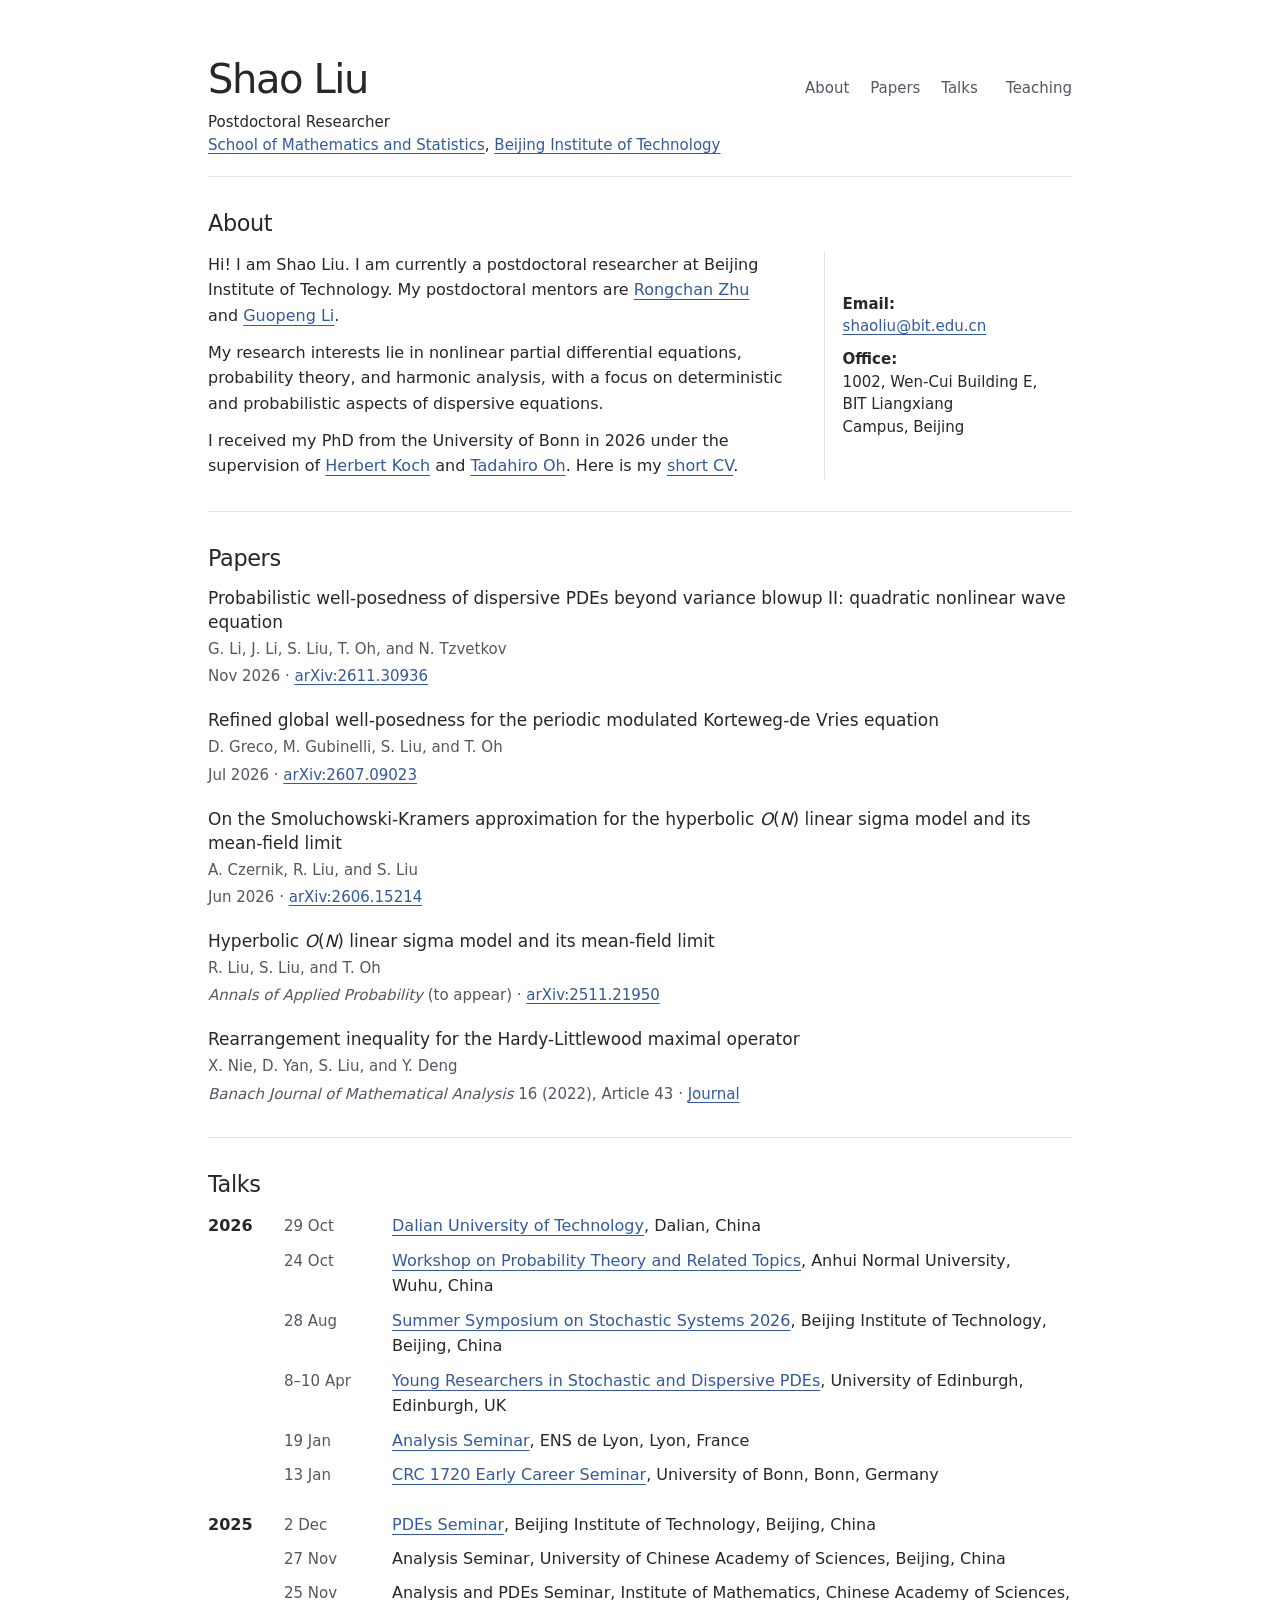
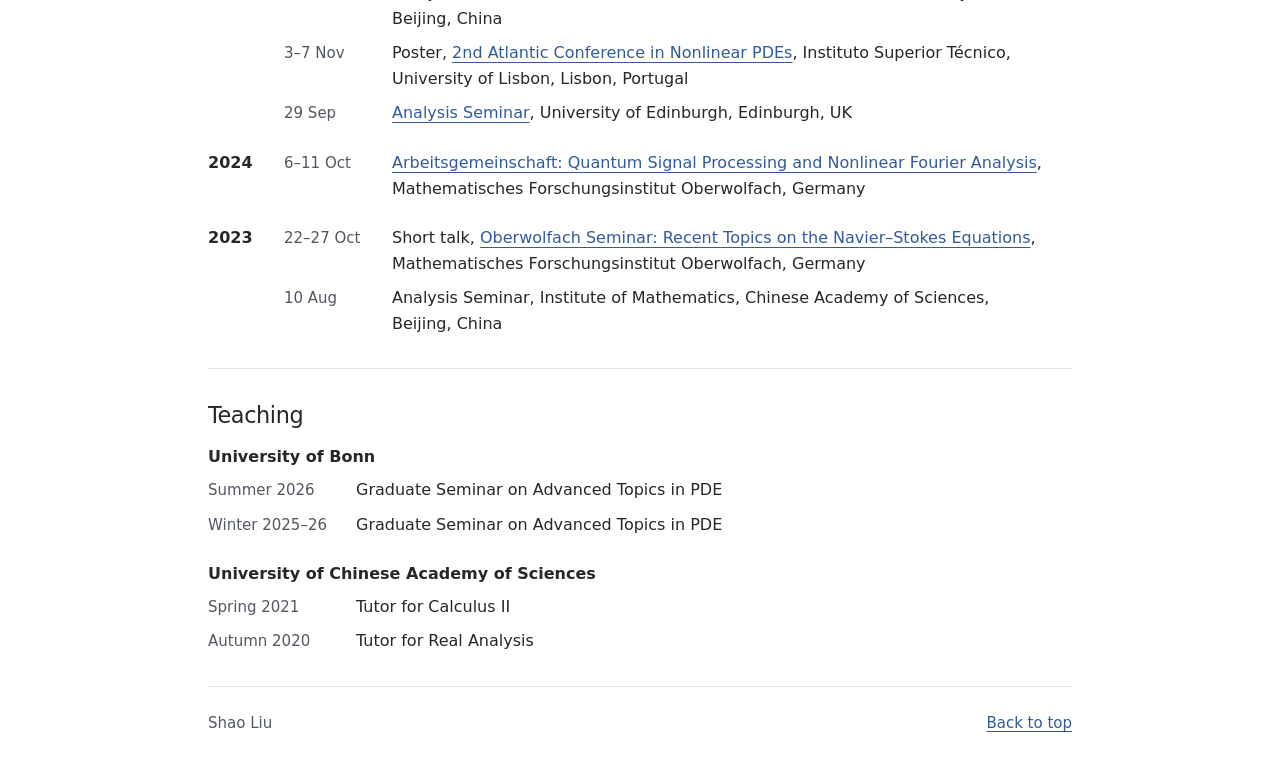
==== index.html @ 87e84ec5 "Let paper titles wrap naturally" ====
<!doctype html>
<html lang="en">
<head>
  <meta charset="utf-8">
  <meta name="viewport" content="width=device-width, initial-scale=1">
  <meta name="description" content="Shao Liu's academic homepage. Research in nonlinear partial differential equations, dispersive PDEs, and harmonic analysis.">
  <meta name="theme-color" content="#ffffff">
  <title>Shao Liu | Mathematics</title>
  <link rel="stylesheet" href="styles.css?v=4">
</head>
<body>
  <a class="skip-link" href="#main">Skip to content</a>
  <header class="wrap site-header" id="top">
    <div class="identity">
      <h1>Shao Liu</h1>
      <p class="affiliation">
        <strong>Postdoctoral Researcher</strong><br>
        <a href="https://math.bit.edu.cn/en/">School of Mathematics and Statistics</a>,
        <a href="https://english.bit.edu.cn/">Beijing Institute of Technology</a>
      </p>
    </div>
    <nav class="site-nav" aria-label="Main navigation">
      <a href="#research">About</a>
      <a href="#papers">Papers</a>
      <a href="#talks">Talks</a>
      <a href="#teaching">Teaching</a>
    </nav>
  </header>

  <main class="wrap" id="main" tabindex="-1">
    <section class="introduction" id="research" aria-labelledby="about-title">
      <h2 id="about-title">About</h2>
      <div class="bio">
        <p>
          Hi! I am Shao Liu. I am currently a postdoctoral researcher at Beijing Institute of Technology.
          My postdoctoral mentors are
          <a href="https://rongchanzhu.github.io/">Rongchan Zhu</a> and <a href="https://guopengli-11.github.io/">Guopeng Li</a>.
        </p>
        <p>My research interests lie in nonlinear partial differential equations, probability theory, and harmonic analysis, with a focus on deterministic and probabilistic aspects of dispersive equations.</p>
        <p id="cv">
          I received my PhD from the University of Bonn in 2026 under the supervision of
          <a href="https://www.math.uni-bonn.de/~koch/">Herbert Koch</a> and <a href="https://webhomes.maths.ed.ac.uk/~toh/">Tadahiro Oh</a>.
          Here is my <a href="cv.html">short CV</a>.
        </p>
      </div>
      <dl class="contact" aria-label="Contact details">
        <div>
          <dt>Email:</dt>
          <dd><a href="mailto:shaoliu@bit.edu.cn">shaoliu@bit.edu.cn</a></dd>
        </div>
        <div>
          <dt>Office:</dt>
          <dd>1002, Wen-Cui Building E,<br>BIT Liangxiang Campus, Beijing</dd>
        </div>
      </dl>
    </section>

    <section class="content-section" id="papers" aria-labelledby="papers-title">
      <h2 id="papers-title">Papers</h2>
      <ul class="paper-list" role="list">
        <li>
          <h3>Probabilistic well-posedness of dispersive PDEs beyond variance blowup II: quadratic nonlinear wave equation</h3>
          <p class="authors">G. Li, J. Li, S. Liu, T. Oh, and N. Tzvetkov</p>
          <p class="paper-reference"><time datetime="2026-11">Nov 2026</time> · <a href="https://arxiv.org/abs/2611.30936">arXiv:2611.30936</a></p>
        </li>
        <li>
          <h3>Refined global well-posedness for the periodic modulated Korteweg-de Vries equation</h3>
          <p class="authors">D. Greco, M. Gubinelli, S. Liu, and T. Oh</p>
          <p class="paper-reference"><time datetime="2026-07">Jul 2026</time> · <a href="https://arxiv.org/abs/2607.09023">arXiv:2607.09023</a></p>
        </li>
        <li>
          <h3>On the Smoluchowski-Kramers approximation for the hyperbolic <i>O</i>(<i>N</i>) linear sigma model and its mean-field limit</h3>
          <p class="authors">A. Czernik, R. Liu, and S. Liu</p>
          <p class="paper-reference"><time datetime="2026-06">Jun 2026</time> · <a href="https://arxiv.org/abs/2606.15214">arXiv:2606.15214</a></p>
        </li>
        <li>
          <h3>Hyperbolic <i>O</i>(<i>N</i>) linear sigma model and its mean-field limit</h3>
          <p class="authors">R. Liu, S. Liu, and T. Oh</p>
          <p class="paper-reference"><cite>Annals of Applied Probability</cite> (to appear) · <a href="https://arxiv.org/abs/2511.21950">arXiv:2511.21950</a></p>
        </li>
        <li>
          <h3>Rearrangement inequality for the Hardy-Littlewood maximal operator</h3>
          <p class="authors">X. Nie, D. Yan, S. Liu, and Y. Deng</p>
          <p class="paper-reference"><cite>Banach Journal of Mathematical Analysis</cite> 16 (2022), Article 43 · <a href="https://doi.org/10.1007/s43037-022-00197-3">Journal</a></p>
        </li>
      </ul>
    </section>

    <section class="content-section" id="talks" aria-labelledby="talks-title">
      <h2 id="talks-title">Talks</h2>
      <div>
        <section class="timeline-group" aria-labelledby="talks-2026">
          <h3 id="talks-2026">2026</h3>
          <dl class="timeline">
            <div>
              <dt><time datetime="2026-10-29">29 Oct</time></dt>
              <dd><a href="https://math.dlut.edu.cn/info/2051/107832.htm">Dalian University of Technology</a>, Dalian, China</dd>
            </div>
            <div>
              <dt><time datetime="2026-10-24">24 Oct</time></dt>
              <dd><a href="https://www.ahnu.edu.cn/info/1107/197100.htm">Workshop on Probability Theory and Related Topics</a>, Anhui Normal University, Wuhu, China</dd>
            </div>
            <div>
              <dt><time datetime="2026-08-28">28 Aug</time></dt>
              <dd><a href="https://zhenyao-sun.github.io/Events/SSSS2026/">Summer Symposium on Stochastic Systems 2026</a>, Beijing Institute of Technology, Beijing, China</dd>
            </div>
            <div>
              <dt><time datetime="2026-04-08">8</time>–<time datetime="2026-04-10">10 Apr</time></dt>
              <dd><a href="https://sites.google.com/view/yrsdpde2026/home">Young Researchers in Stochastic and Dispersive PDEs</a>, University of Edinburgh, Edinburgh, UK</dd>
            </div>
            <div>
              <dt><time datetime="2026-01-19">19 Jan</time></dt>
              <dd><a href="https://indico.math.cnrs.fr/event/15864/">Analysis Seminar</a>, ENS de Lyon, Lyon, France</dd>
            </div>
            <div>
              <dt><time datetime="2026-01-13">13 Jan</time></dt>
              <dd><a href="https://math-events.uni-bonn.de/event/835/">CRC 1720 Early Career Seminar</a>, University of Bonn, Bonn, Germany</dd>
            </div>
          </dl>
        </section>
        <section class="timeline-group" aria-labelledby="talks-2025">
          <h3 id="talks-2025">2025</h3>
          <dl class="timeline">
            <div>
              <dt><time datetime="2025-12-02">2 Dec</time></dt>
              <dd><a href="https://math.bit.edu.cn/docs/2025-12/b3d50b48efc94d1880ca1a3a28a2e492.pdf">PDEs Seminar</a>, Beijing Institute of Technology, Beijing, China</dd>
            </div>
            <div>
              <dt><time datetime="2025-11-27">27 Nov</time></dt>
              <dd>Analysis Seminar, University of Chinese Academy of Sciences, Beijing, China</dd>
            </div>
            <div>
              <dt><time datetime="2025-11-25">25 Nov</time></dt>
              <dd>Analysis and PDEs Seminar, Institute of Mathematics, Chinese Academy of Sciences, Beijing, China</dd>
            </div>
            <div>
              <dt><time datetime="2025-11-03">3</time>–<time datetime="2025-11-07">7 Nov</time></dt>
              <dd>Poster, <a href="https://sites.google.com/view/atlanticpdes/home">2nd Atlantic Conference in Nonlinear PDEs</a>, Instituto Superior Técnico, University of Lisbon, Lisbon, Portugal</dd>
            </div>
            <div>
              <dt><time datetime="2025-09-29">29 Sep</time></dt>
              <dd><a href="https://blogs.ed.ac.uk/analysis/analysis-seminar/">Analysis Seminar</a>, University of Edinburgh, Edinburgh, UK</dd>
            </div>
          </dl>
        </section>
        <section class="timeline-group" aria-labelledby="talks-2024">
          <h3 id="talks-2024">2024</h3>
          <dl class="timeline">
            <div>
              <dt><time datetime="2024-10-06">6</time>–<time datetime="2024-10-11">11 Oct</time></dt>
              <dd><a href="https://publications.mfo.de/handle/mfo/4262">Arbeitsgemeinschaft: Quantum Signal Processing and Nonlinear Fourier Analysis</a>, Mathematisches Forschungsinstitut Oberwolfach, Germany</dd>
            </div>
          </dl>
        </section>
        <section class="timeline-group" aria-labelledby="talks-2023">
          <h3 id="talks-2023">2023</h3>
          <dl class="timeline">
            <div>
              <dt><time datetime="2023-10-22">22</time>–<time datetime="2023-10-27">27 Oct</time></dt>
              <dd>Short talk, <a href="https://www.mfo.de/occasion/2343a/www_view">Oberwolfach Seminar: Recent Topics on the Navier–Stokes Equations</a>, Mathematisches Forschungsinstitut Oberwolfach, Germany</dd>
            </div>
            <div>
              <dt><time datetime="2023-08-10">10 Aug</time></dt>
              <dd>Analysis Seminar, Institute of Mathematics, Chinese Academy of Sciences, Beijing, China</dd>
            </div>
          </dl>
        </section>
      </div>
    </section>

    <section class="content-section" id="teaching" aria-labelledby="teaching-title">
      <h2 id="teaching-title">Teaching</h2>
      <div>
        <section class="timeline-group" aria-labelledby="bonn-teaching-title">
          <h3 id="bonn-teaching-title">University of Bonn</h3>
          <dl class="timeline">
            <div>
              <dt>Summer 2026</dt>
              <dd>Graduate Seminar on Advanced Topics in PDE</dd>
            </div>
            <div>
              <dt>Winter 2025–26</dt>
              <dd>Graduate Seminar on Advanced Topics in PDE</dd>
            </div>
          </dl>
        </section>
        <section class="timeline-group" aria-labelledby="ucas-teaching-title">
          <h3 id="ucas-teaching-title">University of Chinese Academy of Sciences</h3>
          <dl class="timeline">
            <div>
              <dt>Spring 2021</dt>
              <dd>Tutor for Calculus II</dd>
            </div>
            <div>
              <dt>Autumn 2020</dt>
              <dd>Tutor for Real Analysis</dd>
            </div>
          </dl>
        </section>
      </div>
    </section>
  </main>

  <footer class="site-footer">
    <div class="wrap footer-inner">
      <span>Shao Liu</span>
      <a href="#top">Back to top</a>
    </div>
  </footer>
</body>
</html>
---- styles.css ----
:root {
  color-scheme: light;
  --paper: #fff;
  --ink: #25272a;
  --muted: #535860;
  --line: #dfe2e6;
  --detail-line: #eceef1;
  --accent: #325a9c;
  --accent-hover: #28467c;
  --sans: system-ui, -apple-system, BlinkMacSystemFont, "Segoe UI", sans-serif;
  --gutter: clamp(1.125rem, 5vw, 3.5rem);
  --aside: 15.5rem;
  --section-space: clamp(1.45rem, 3.3vw, 2rem);
  --heading-gap: clamp(0.7rem, 1.55vw, 0.95rem);
}

html {
  -webkit-text-size-adjust: 100%;
  text-size-adjust: 100%;
}

*, *::before, *::after {
  box-sizing: border-box;
}

body {
  margin: 0;
  background: var(--paper);
  color: var(--ink);
  font: 1rem/1.6 var(--sans);
}

a {
  color: var(--accent);
  text-decoration-thickness: 1px;
  text-underline-offset: 0.22em;
}

a:hover {
  color: var(--accent-hover);
}

a:focus-visible {
  outline: 2px solid var(--accent);
  outline-offset: 3px;
}

h1, h2, h3, p, dl, dd {
  margin: 0;
}

.wrap {
  width: calc(100% - 2 * var(--gutter));
  max-width: 54rem;
  margin-inline: auto;
}

.skip-link {
  position: absolute;
  z-index: 2;
  inset-block-start: 0.75rem;
  inset-inline-start: var(--gutter);
  transform: translateY(calc(-100% - 1rem));
  padding: 0.5rem 1rem;
  background: var(--paper);
}

.skip-link:focus {
  transform: translateY(0);
}

.site-header {
  display: grid;
  grid-template-columns: minmax(0, 1fr);
  gap: 0.75rem 1.5rem;
  padding-block: clamp(1.75rem, 5vw, 3.5rem) 0;
  border-bottom: 1px solid var(--line);
}

.identity {
  min-width: 0;
}

.site-nav {
  display: flex;
  flex-wrap: wrap;
  column-gap: clamp(0.75rem, 2.4vw, 1.3rem);
}

.site-nav a, .footer-inner {
  font-size: 0.9375rem;
  font-weight: 500;
}

.site-nav a {
  display: inline-flex;
  align-items: center;
  min-height: 2.75rem;
  min-width: 2.75rem;
  color: var(--muted);
  text-decoration: none;
}

.site-nav a:hover {
  color: var(--accent);
  text-decoration: underline;
}

.introduction {
  display: grid;
  grid-template-columns: minmax(0, 1fr);
  row-gap: var(--heading-gap);
  padding-block: var(--section-space);
  scroll-margin-top: 1rem;
}

.introduction > h2 {
  grid-column: 1 / -1;
  margin-bottom: 0;
}

h1 {
  font-size: clamp(1.95rem, 3.6vw, 2.5rem);
  font-weight: 450;
  letter-spacing: -0.035em;
  line-height: 1.15;
}

.affiliation {
  margin-top: 0.55rem;
  font-size: 0.9375rem;
  line-height: 1.55;
  text-wrap: pretty;
}

.affiliation strong {
  font-weight: 500;
}

.bio {
  max-width: 64ch;
}

.bio p + p {
  margin-top: 0.7rem;
}

.contact {
  display: grid;
  align-content: start;
  gap: 0.35rem;
  font-size: 0.9375rem;
  line-height: 1.5;
}

.contact > div {
  display: grid;
  grid-template-columns: 3.35rem minmax(0, 1fr);
  gap: 0.5rem;
}

.contact dt {
  font-weight: 600;
}

.contact dd {
  overflow-wrap: anywhere;
  text-wrap: pretty;
}

.content-section {
  padding-block: var(--section-space);
  border-top: 1px solid var(--line);
  scroll-margin-top: 1rem;
}

h2 {
  margin-bottom: var(--heading-gap);
  font-size: clamp(1.25rem, 2.2vw, 1.4rem);
  font-weight: 450;
  letter-spacing: -0.018em;
  line-height: 1.25;
}

.paper-list {
  display: grid;
  gap: 0.9rem;
  margin: 0;
  padding: 0;
  list-style: none;
}

.paper-list li + li {
  border-top: 1px solid var(--detail-line);
  padding-top: 0.9rem;
}

.paper-list h3 {
  margin-bottom: 0.2rem;
  font-size: clamp(1rem, 1.75vw, 1.0625rem);
  font-weight: 500;
  line-height: 1.4;
  overflow-wrap: anywhere;
}

.authors, .paper-reference, .timeline dt {
  color: var(--muted);
  font-size: 0.9375rem;
  line-height: 1.5;
}

.paper-reference {
  margin-top: 0.3rem;
  font-variant-numeric: tabular-nums;
  overflow-wrap: anywhere;
  text-wrap: pretty;
}

.timeline-group + .timeline-group {
  margin-top: 1.5rem;
}

.timeline-group h3 {
  margin-bottom: 0.45rem;
  font-size: 1rem;
  font-weight: 600;
}

.timeline {
  display: grid;
  gap: 0.55rem;
}

#talks .timeline {
  --date-width: 5.75rem;
}

#teaching .timeline {
  --date-width: 8.25rem;
}

#teaching .timeline dt {
  white-space: nowrap;
}

.timeline > div {
  display: grid;
  grid-template-columns: var(--date-width, 7rem) minmax(0, 1fr);
  gap: 1rem;
  align-items: baseline;
}

.timeline dt {
  font-variant-numeric: tabular-nums;
  font-weight: 500;
}

.timeline dd {
  text-wrap: pretty;
}

.education {
  border-top: 0;
}

.education .timeline {
  gap: 1.4rem;
}

.education h3 {
  font-size: 1rem;
  font-weight: 500;
}

.education-detail {
  margin-top: 0.15rem;
  color: var(--muted);
  font-size: 0.9375rem;
}

.footer-inner {
  display: flex;
  flex-wrap: wrap;
  align-items: baseline;
  gap: 0.4rem 1rem;
  border-top: 1px solid var(--line);
  padding-block: clamp(1rem, 1.9vw, 1.5rem) clamp(2rem, 4vw, 3rem);
  color: var(--muted);
}

.footer-inner a {
  margin-inline-start: auto;
}

@media (min-width: 46rem) {
  .introduction {
    grid-template-columns: minmax(0, 1fr) minmax(min(var(--aside), 40%), 0.43fr);
    align-items: center;
    column-gap: clamp(1.35rem, 4vw, 2.5rem);
  }

  .contact {
    align-self: stretch;
    align-content: center;
    gap: 0.65rem;
    border-inline-start: 1px solid var(--line);
    padding-inline-start: 1.1rem;
  }

  .contact > div {
    display: block;
  }
}

@media screen and (min-width: 54rem) {
  .site-header {
    grid-template-columns: minmax(0, 1fr) auto;
    align-items: baseline;
    padding-bottom: 1.15rem;
  }

  .paper-list {
    gap: 1.35rem;
  }

  .paper-list li + li {
    border-top: 0;
    padding-top: 0;
  }

  #talks .timeline-group {
    display: grid;
    grid-template-columns: 3.75rem minmax(0, 1fr);
    align-items: baseline;
    column-gap: 1rem;
  }

  #talks .timeline-group h3 {
    margin-bottom: 0;
    font-variant-numeric: tabular-nums;
  }
}

@media (max-width: 34rem) {
  .site-nav {
    display: grid;
    grid-template-columns: repeat(auto-fit, minmax(min(4.1rem, 100%), 1fr));
    column-gap: 0.4rem;
  }

  .timeline > div {
    grid-template-columns: minmax(0, 1fr);
    gap: 0.05rem;
  }

  .timeline {
    gap: 0.7rem;
  }
}

@media print {
  :root {
    --heading-gap: 0.7rem;
  }

  .site-nav, .site-footer, .skip-link {
    display: none;
  }

  .wrap {
    width: 100%;
  }

  .site-header {
    border-bottom: 0;
    padding-top: 0;
  }

  .introduction, .content-section {
    padding-block: 1.2rem;
  }

  .introduction {
    grid-template-columns: minmax(0, 1fr);
  }

  .contact {
    border-inline-start: 0;
    padding-inline-start: 0;
  }

  h1 {
    font-size: 2rem;
  }

  h2 {
    font-size: 1.4rem;
  }

  .paper-list li, .timeline > div {
    break-inside: avoid;
  }
}
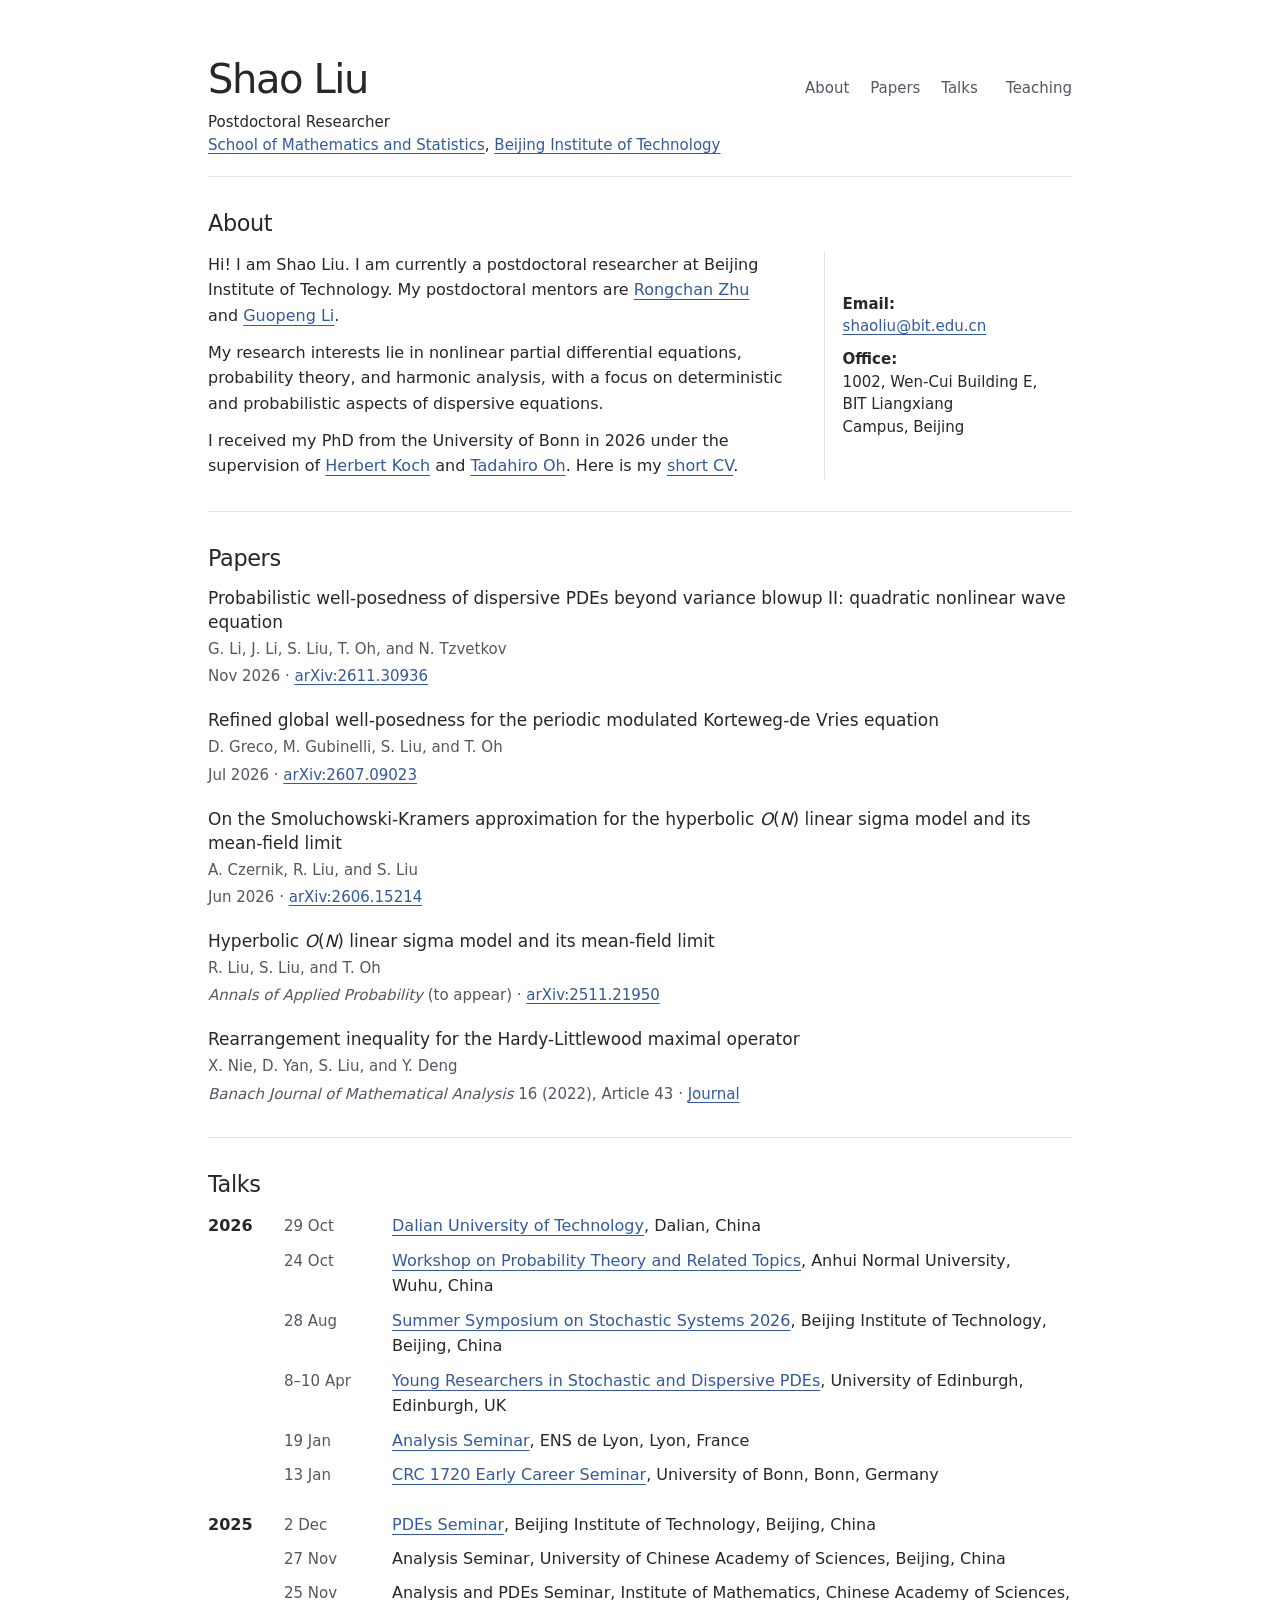
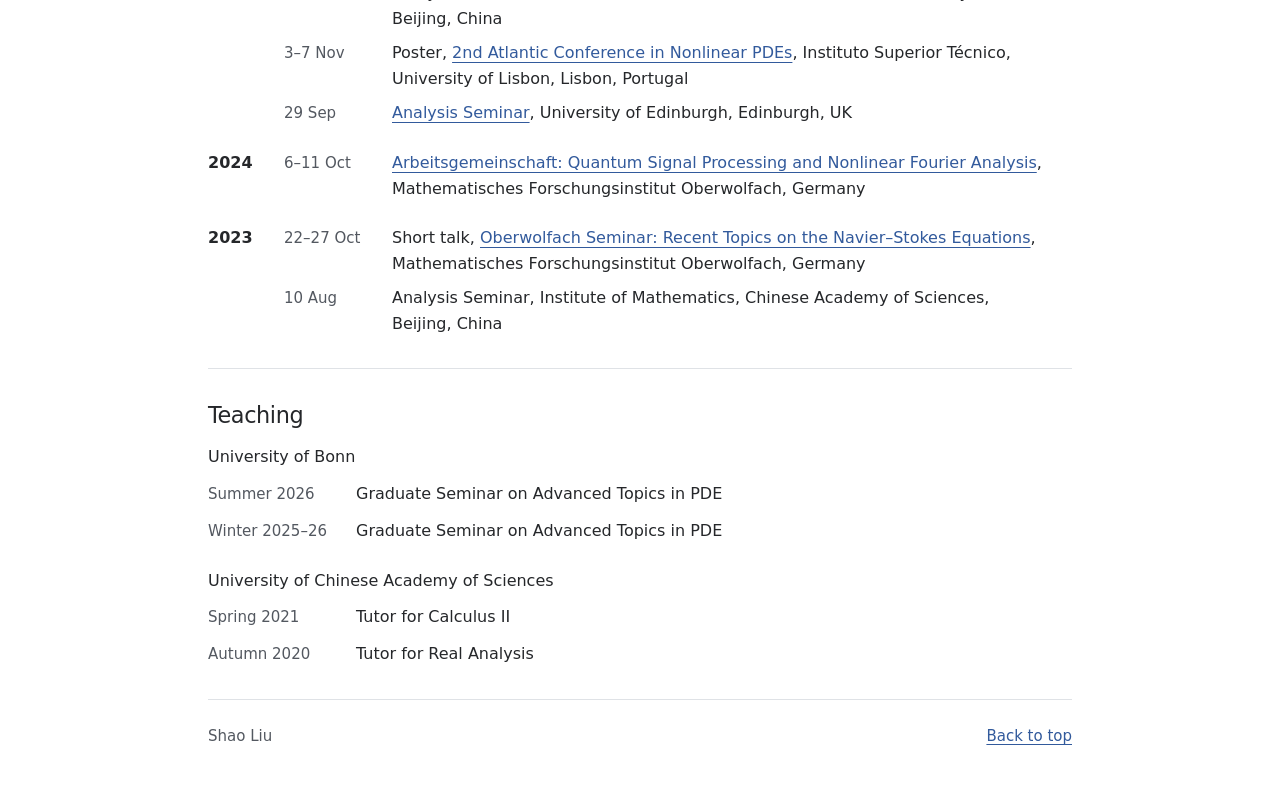
==== commit 9ef7a0a5: "Even out Teaching spacing and lighten school headings" ====
--- a/index.html
+++ b/index.html
@@ -6,7 +6,7 @@
   <meta name="description" content="Shao Liu's academic homepage. Research in nonlinear partial differential equations, dispersive PDEs, and harmonic analysis.">
   <meta name="theme-color" content="#ffffff">
   <title>Shao Liu | Mathematics</title>
-  <link rel="stylesheet" href="styles.css?v=4">
+  <link rel="stylesheet" href="styles.css?v=5">
 </head>
 <body>
   <a class="skip-link" href="#main">Skip to content</a>
--- a/styles.css
+++ b/styles.css
@@ -235,8 +235,18 @@
   --date-width: 5.75rem;
 }
 
+#teaching {
+  --course-gap: 0.7rem;
+}
+
+#teaching .timeline-group h3 {
+  margin-bottom: var(--course-gap);
+  font-weight: 500;
+}
+
 #teaching .timeline {
   --date-width: 8.25rem;
+  gap: var(--course-gap);
 }
 
 #teaching .timeline dt {
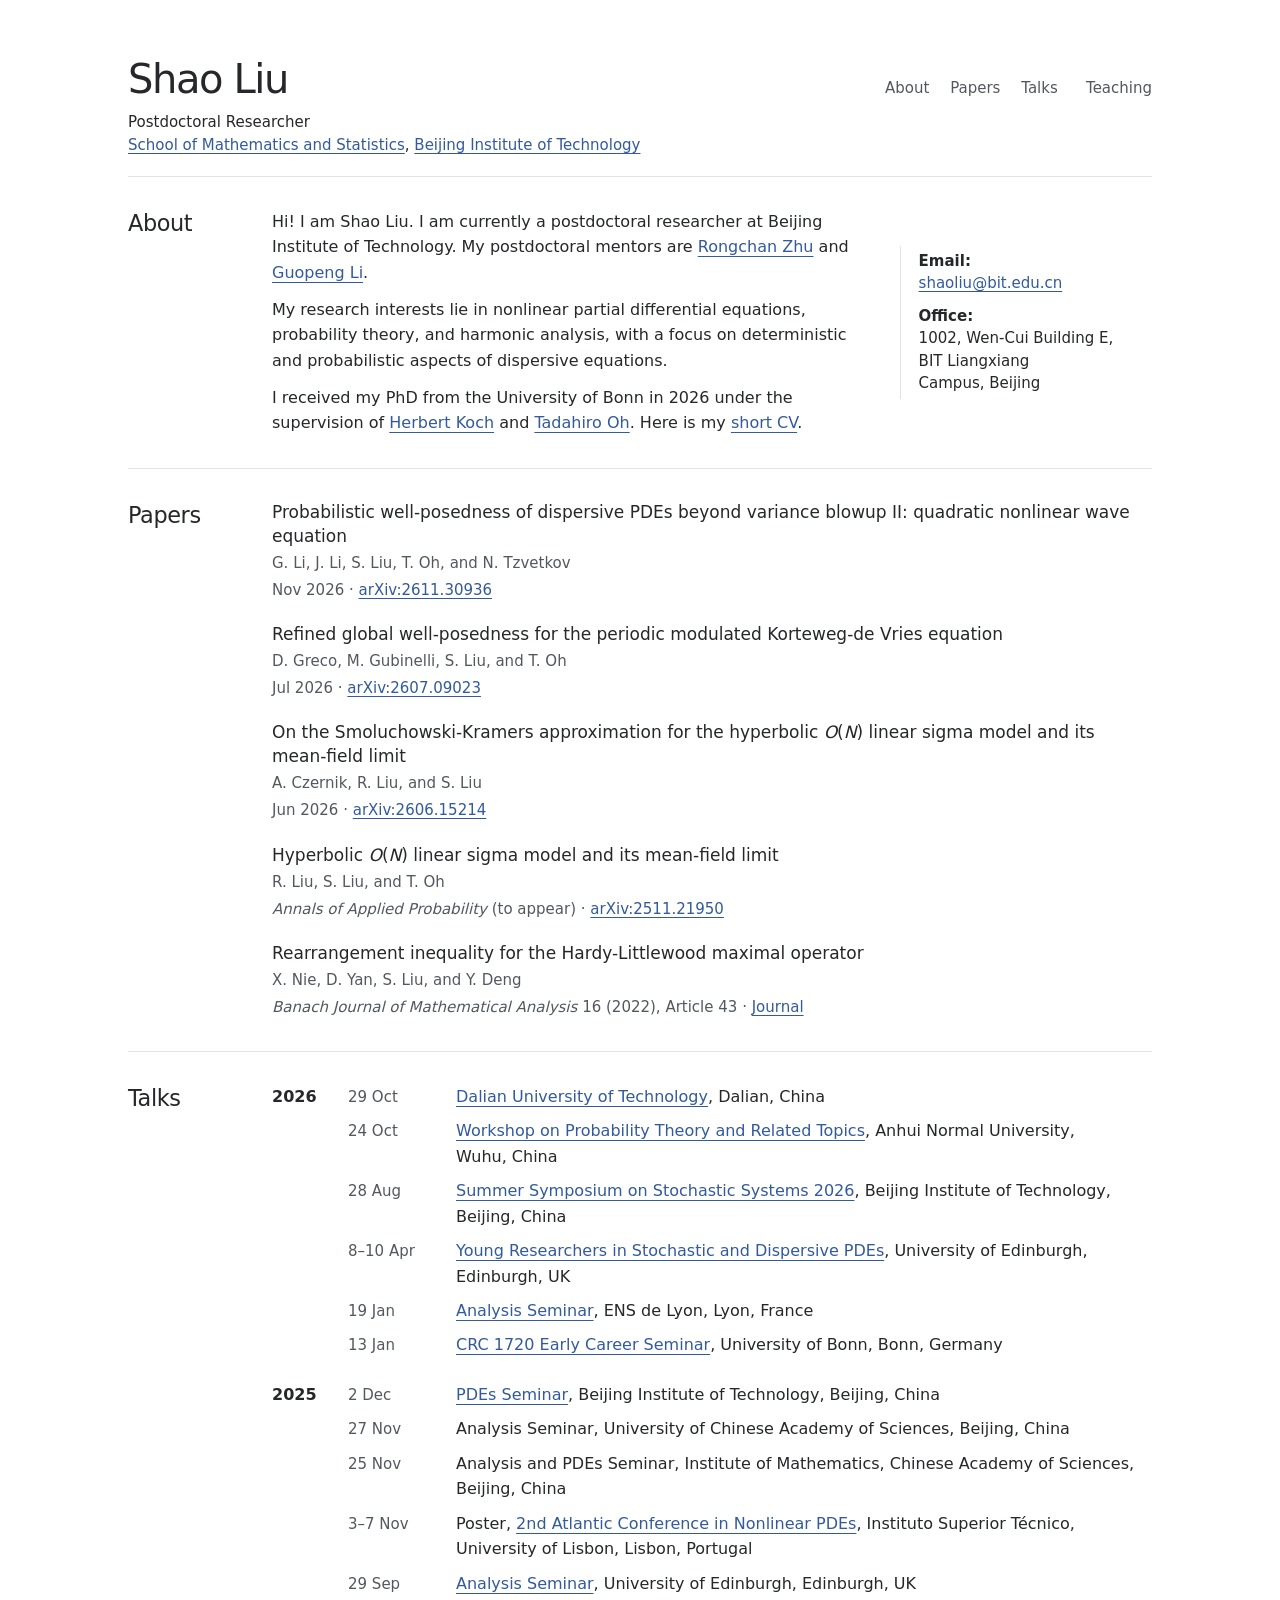
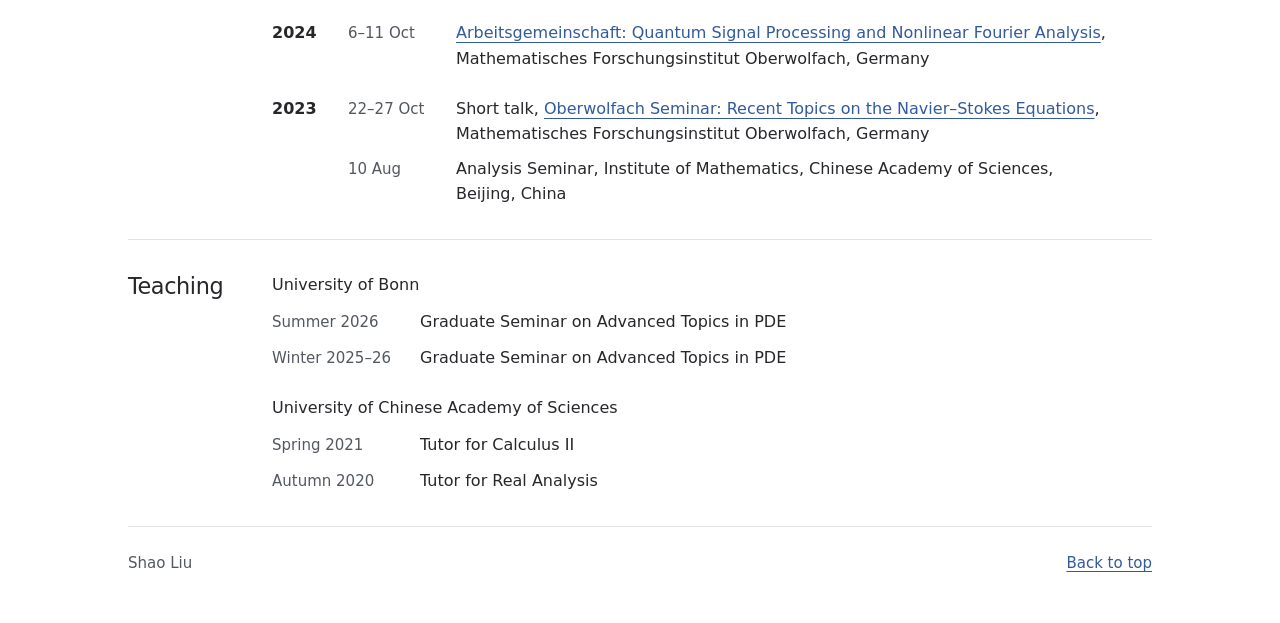
==== commit bac07597: "Use a section label column on wide screens" ====
--- a/index.html
+++ b/index.html
@@ -6,7 +6,7 @@
   <meta name="description" content="Shao Liu's academic homepage. Research in nonlinear partial differential equations, dispersive PDEs, and harmonic analysis.">
   <meta name="theme-color" content="#ffffff">
   <title>Shao Liu | Mathematics</title>
-  <link rel="stylesheet" href="styles.css?v=5">
+  <link rel="stylesheet" href="styles.css?v=6">
 </head>
 <body>
   <a class="skip-link" href="#main">Skip to content</a>
--- a/styles.css
+++ b/styles.css
@@ -12,6 +12,8 @@
   --aside: 15.5rem;
   --section-space: clamp(1.45rem, 3.3vw, 2rem);
   --heading-gap: clamp(0.7rem, 1.55vw, 0.95rem);
+  --section-rail: 7.25rem;
+  --section-column-gap: 1.75rem;
 }
 
 html {
@@ -351,6 +353,36 @@
   }
 }
 
+@media screen and (min-width: 70rem) and (hover: hover) and (pointer: fine) {
+  .wrap {
+    max-width: 64rem;
+  }
+
+  .introduction, .content-section {
+    display: grid;
+    align-items: start;
+    column-gap: var(--section-column-gap);
+  }
+
+  .content-section {
+    grid-template-columns: var(--section-rail) minmax(0, 1fr);
+  }
+
+  .introduction {
+    grid-template-columns: var(--section-rail) minmax(0, 1fr) minmax(min(var(--aside), 32%), 0.42fr);
+  }
+
+  .introduction > h2, .content-section > h2 {
+    grid-column: 1;
+    margin-bottom: 0;
+  }
+
+  .introduction .contact {
+    align-self: center;
+    padding-block: 0.25rem;
+  }
+}
+
 @media (max-width: 34rem) {
   .site-nav {
     display: grid;
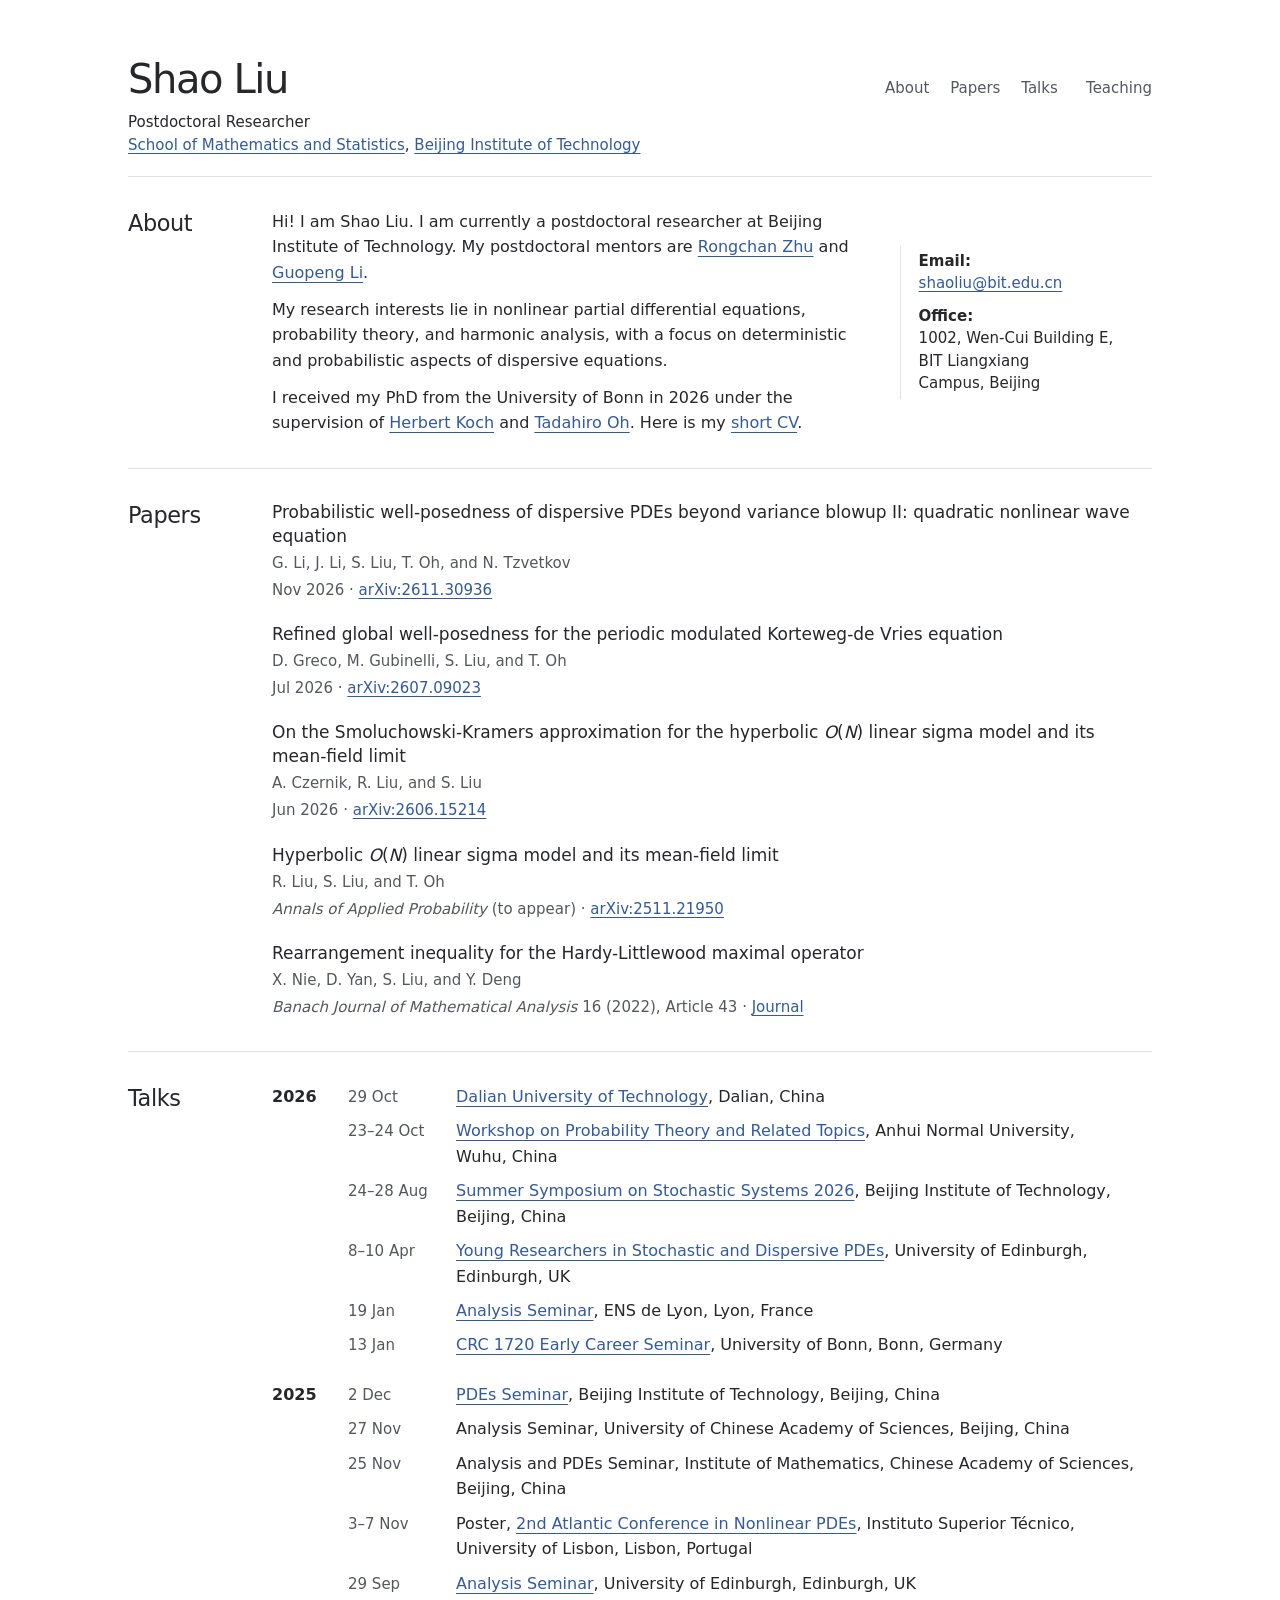
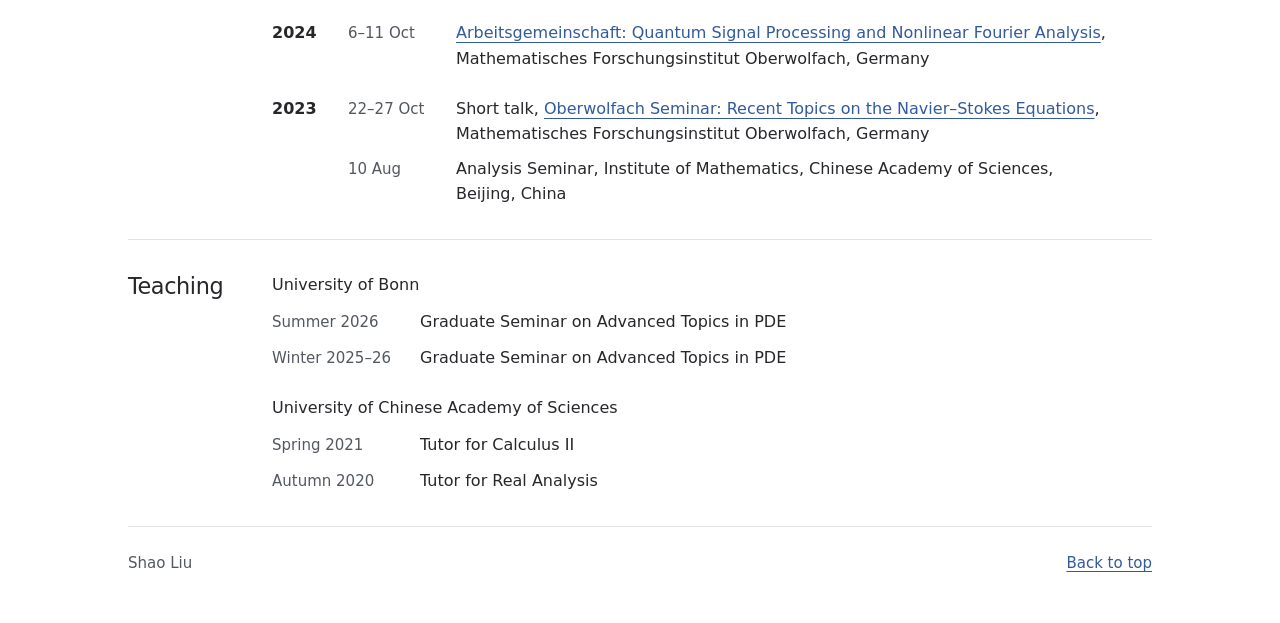
==== commit 5e3958ce: "Show full dates for the Anhui workshop and summer symposium" ====
--- a/index.html
+++ b/index.html
@@ -97,11 +97,11 @@
               <dd><a href="https://math.dlut.edu.cn/info/2051/107832.htm">Dalian University of Technology</a>, Dalian, China</dd>
             </div>
             <div>
-              <dt><time datetime="2026-10-24">24 Oct</time></dt>
-              <dd><a href="https://www.ahnu.edu.cn/info/1107/197100.htm">Workshop on Probability Theory and Related Topics</a>, Anhui Normal University, Wuhu, China</dd>
-            </div>
-            <div>
-              <dt><time datetime="2026-08-28">28 Aug</time></dt>
+              <dt><time datetime="2026-10-23">23</time>–<time datetime="2026-10-24">24 Oct</time></dt>
+              <dd><a href="https://math.ahnu.edu.cn/info/3030/55190.htm">Workshop on Probability Theory and Related Topics</a>, Anhui Normal University, Wuhu, China</dd>
+            </div>
+            <div>
+              <dt><time datetime="2026-08-24">24</time>–<time datetime="2026-08-28">28 Aug</time></dt>
               <dd><a href="https://zhenyao-sun.github.io/Events/SSSS2026/">Summer Symposium on Stochastic Systems 2026</a>, Beijing Institute of Technology, Beijing, China</dd>
             </div>
             <div>
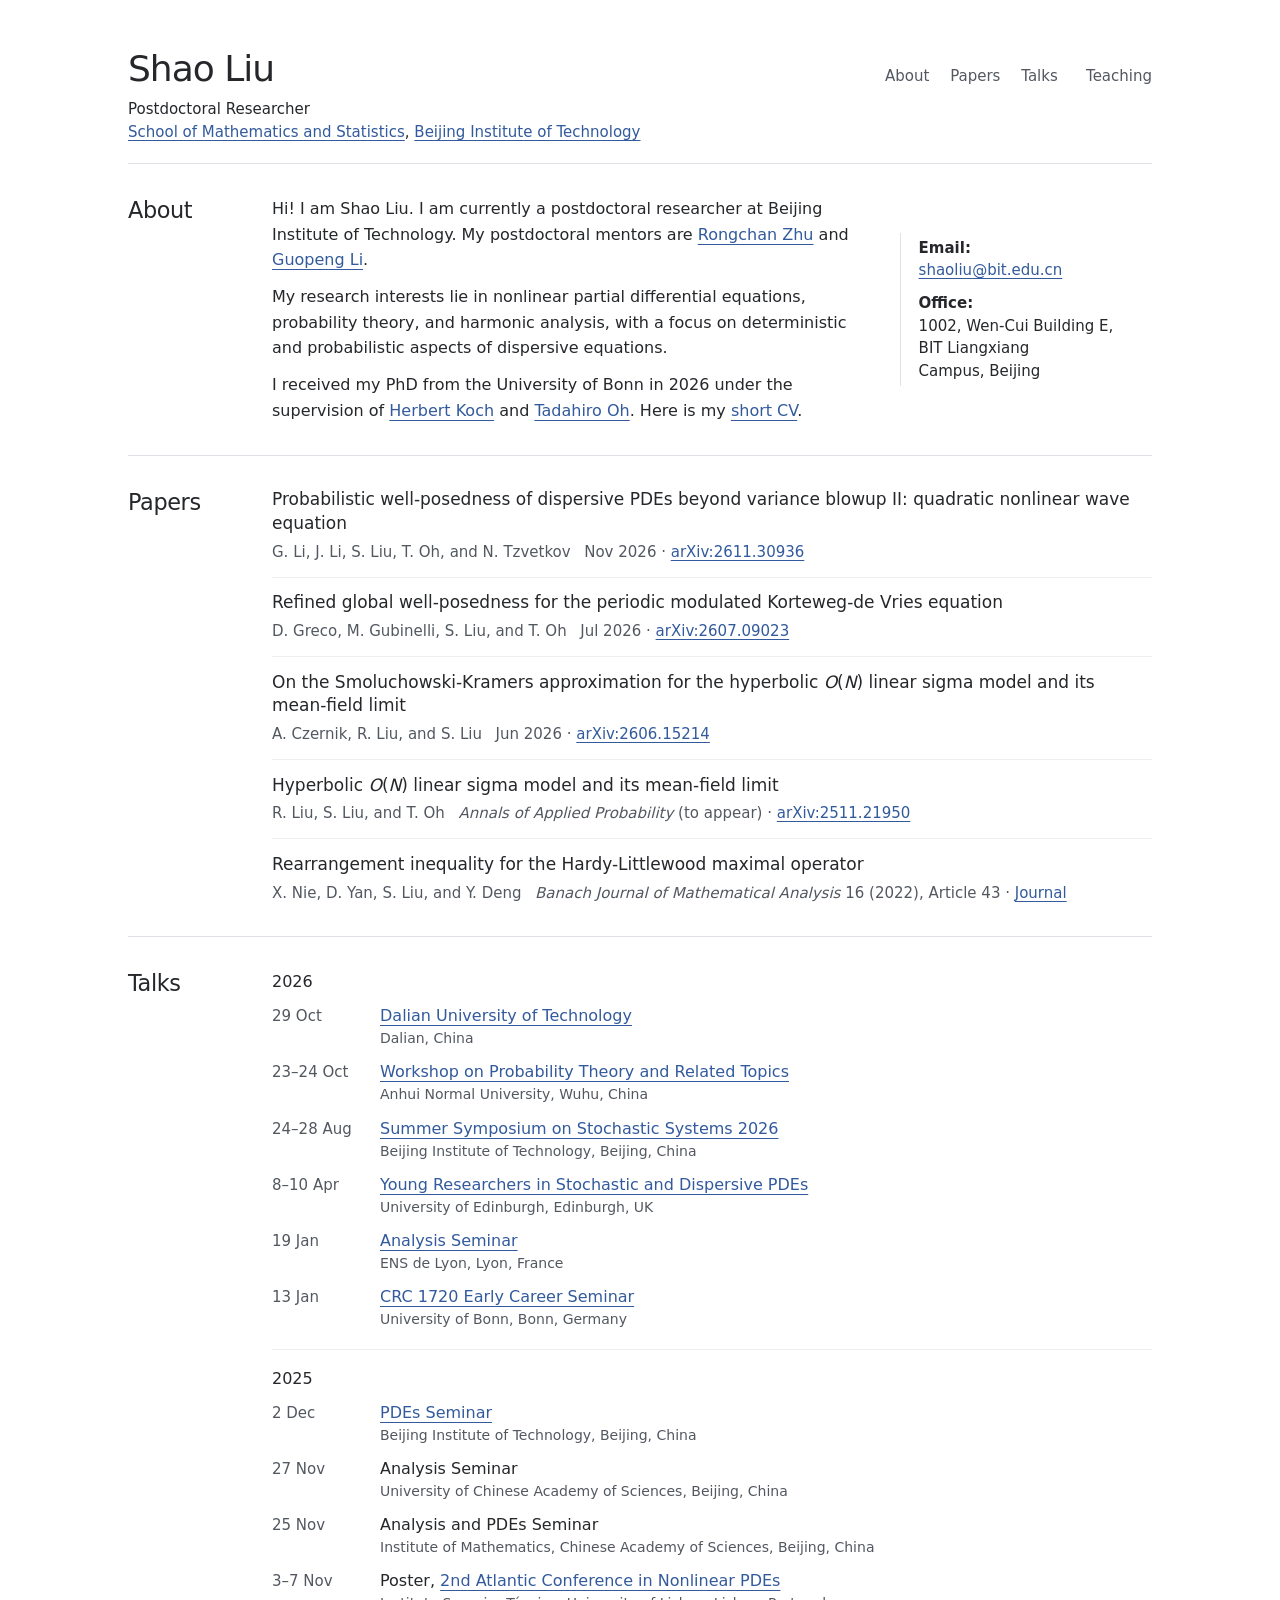
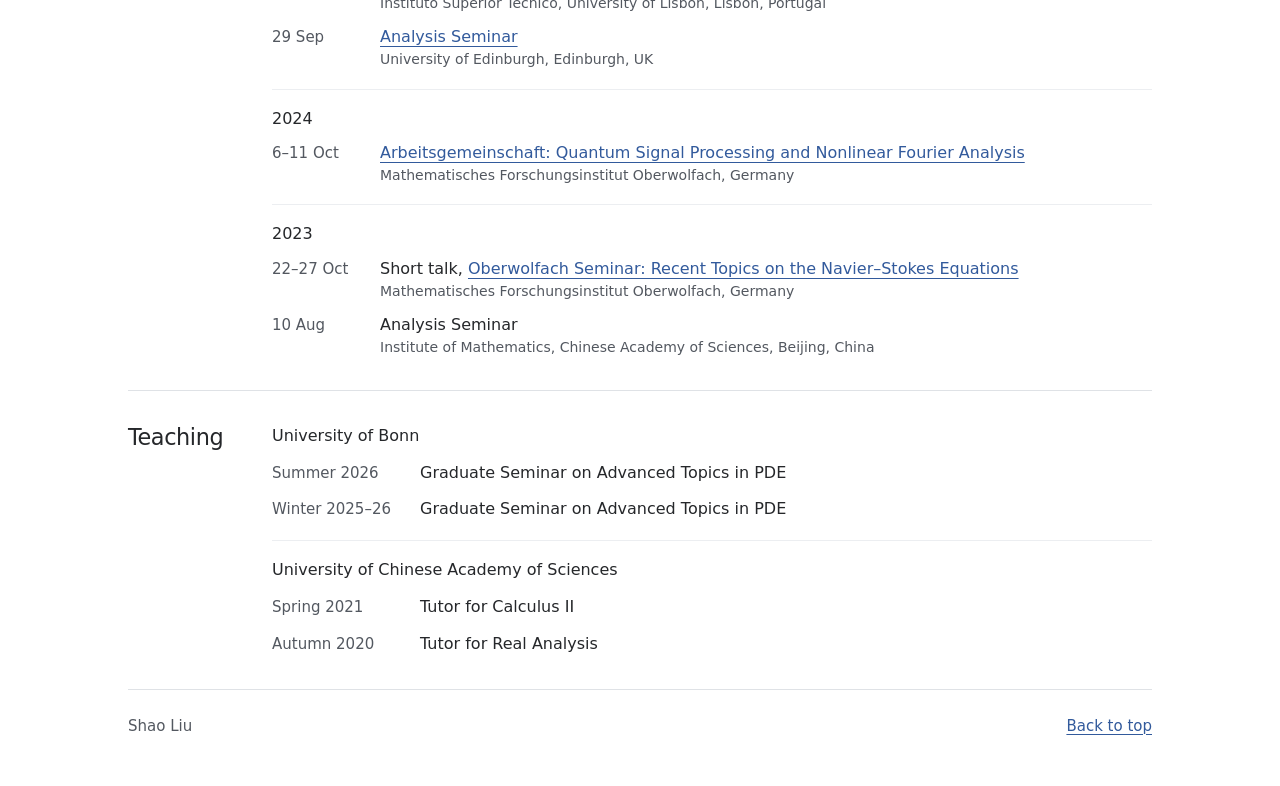
==== commit 2a6806c2: "Publish unified academic site layout" ====
--- a/index.html
+++ b/index.html
@@ -6,7 +6,7 @@
   <meta name="description" content="Shao Liu's academic homepage. Research in nonlinear partial differential equations, dispersive PDEs, and harmonic analysis.">
   <meta name="theme-color" content="#ffffff">
   <title>Shao Liu | Mathematics</title>
-  <link rel="stylesheet" href="styles.css?v=6">
+  <link rel="stylesheet" href="styles.css?v=7">
 </head>
 <body>
   <a class="skip-link" href="#main">Skip to content</a>
@@ -60,28 +60,38 @@
       <ul class="paper-list" role="list">
         <li>
           <h3>Probabilistic well-posedness of dispersive PDEs beyond variance blowup II: quadratic nonlinear wave equation</h3>
-          <p class="authors">G. Li, J. Li, S. Liu, T. Oh, and N. Tzvetkov</p>
-          <p class="paper-reference"><time datetime="2026-11">Nov 2026</time> · <a href="https://arxiv.org/abs/2611.30936">arXiv:2611.30936</a></p>
+          <p class="paper-meta">
+            <span class="authors">G. Li, J. Li, S. Liu, T. Oh, and N. Tzvetkov</span>
+            <span class="paper-reference"><time datetime="2026-11">Nov 2026</time> · <a href="https://arxiv.org/abs/2611.30936">arXiv:2611.30936</a></span>
+          </p>
         </li>
         <li>
           <h3>Refined global well-posedness for the periodic modulated Korteweg-de Vries equation</h3>
-          <p class="authors">D. Greco, M. Gubinelli, S. Liu, and T. Oh</p>
-          <p class="paper-reference"><time datetime="2026-07">Jul 2026</time> · <a href="https://arxiv.org/abs/2607.09023">arXiv:2607.09023</a></p>
+          <p class="paper-meta">
+            <span class="authors">D. Greco, M. Gubinelli, S. Liu, and T. Oh</span>
+            <span class="paper-reference"><time datetime="2026-07">Jul 2026</time> · <a href="https://arxiv.org/abs/2607.09023">arXiv:2607.09023</a></span>
+          </p>
         </li>
         <li>
           <h3>On the Smoluchowski-Kramers approximation for the hyperbolic <i>O</i>(<i>N</i>) linear sigma model and its mean-field limit</h3>
-          <p class="authors">A. Czernik, R. Liu, and S. Liu</p>
-          <p class="paper-reference"><time datetime="2026-06">Jun 2026</time> · <a href="https://arxiv.org/abs/2606.15214">arXiv:2606.15214</a></p>
+          <p class="paper-meta">
+            <span class="authors">A. Czernik, R. Liu, and S. Liu</span>
+            <span class="paper-reference"><time datetime="2026-06">Jun 2026</time> · <a href="https://arxiv.org/abs/2606.15214">arXiv:2606.15214</a></span>
+          </p>
         </li>
         <li>
           <h3>Hyperbolic <i>O</i>(<i>N</i>) linear sigma model and its mean-field limit</h3>
-          <p class="authors">R. Liu, S. Liu, and T. Oh</p>
-          <p class="paper-reference"><cite>Annals of Applied Probability</cite> (to appear) · <a href="https://arxiv.org/abs/2511.21950">arXiv:2511.21950</a></p>
+          <p class="paper-meta">
+            <span class="authors">R. Liu, S. Liu, and T. Oh</span>
+            <span class="paper-reference"><cite>Annals of Applied Probability</cite> (to appear) · <a href="https://arxiv.org/abs/2511.21950">arXiv:2511.21950</a></span>
+          </p>
         </li>
         <li>
           <h3>Rearrangement inequality for the Hardy-Littlewood maximal operator</h3>
-          <p class="authors">X. Nie, D. Yan, S. Liu, and Y. Deng</p>
-          <p class="paper-reference"><cite>Banach Journal of Mathematical Analysis</cite> 16 (2022), Article 43 · <a href="https://doi.org/10.1007/s43037-022-00197-3">Journal</a></p>
+          <p class="paper-meta">
+            <span class="authors">X. Nie, D. Yan, S. Liu, and Y. Deng</span>
+            <span class="paper-reference"><cite>Banach Journal of Mathematical Analysis</cite> 16 (2022), Article 43 · <a href="https://doi.org/10.1007/s43037-022-00197-3">Journal</a></span>
+          </p>
         </li>
       </ul>
     </section>
@@ -94,27 +104,45 @@
           <dl class="timeline">
             <div>
               <dt><time datetime="2026-10-29">29 Oct</time></dt>
-              <dd><a href="https://math.dlut.edu.cn/info/2051/107832.htm">Dalian University of Technology</a>, Dalian, China</dd>
+              <dd>
+                <a href="https://math.dlut.edu.cn/info/2051/107832.htm">Dalian University of Technology</a>
+                <span class="talk-venue">Dalian, China</span>
+              </dd>
             </div>
             <div>
               <dt><time datetime="2026-10-23">23</time>–<time datetime="2026-10-24">24 Oct</time></dt>
-              <dd><a href="https://math.ahnu.edu.cn/info/3030/55190.htm">Workshop on Probability Theory and Related Topics</a>, Anhui Normal University, Wuhu, China</dd>
+              <dd>
+                <a href="https://www.ahnu.edu.cn/info/1107/197100.htm">Workshop on Probability Theory and Related Topics</a>
+                <span class="talk-venue">Anhui Normal University, Wuhu, China</span>
+              </dd>
             </div>
             <div>
               <dt><time datetime="2026-08-24">24</time>–<time datetime="2026-08-28">28 Aug</time></dt>
-              <dd><a href="https://zhenyao-sun.github.io/Events/SSSS2026/">Summer Symposium on Stochastic Systems 2026</a>, Beijing Institute of Technology, Beijing, China</dd>
+              <dd>
+                <a href="https://zhenyao-sun.github.io/Events/SSSS2026/">Summer Symposium on Stochastic Systems 2026</a>
+                <span class="talk-venue">Beijing Institute of Technology, Beijing, China</span>
+              </dd>
             </div>
             <div>
               <dt><time datetime="2026-04-08">8</time>–<time datetime="2026-04-10">10 Apr</time></dt>
-              <dd><a href="https://sites.google.com/view/yrsdpde2026/home">Young Researchers in Stochastic and Dispersive PDEs</a>, University of Edinburgh, Edinburgh, UK</dd>
+              <dd>
+                <a href="https://sites.google.com/view/yrsdpde2026/home">Young Researchers in Stochastic and Dispersive PDEs</a>
+                <span class="talk-venue">University of Edinburgh, Edinburgh, UK</span>
+              </dd>
             </div>
             <div>
               <dt><time datetime="2026-01-19">19 Jan</time></dt>
-              <dd><a href="https://indico.math.cnrs.fr/event/15864/">Analysis Seminar</a>, ENS de Lyon, Lyon, France</dd>
+              <dd>
+                <a href="https://indico.math.cnrs.fr/event/15864/">Analysis Seminar</a>
+                <span class="talk-venue">ENS de Lyon, Lyon, France</span>
+              </dd>
             </div>
             <div>
               <dt><time datetime="2026-01-13">13 Jan</time></dt>
-              <dd><a href="https://math-events.uni-bonn.de/event/835/">CRC 1720 Early Career Seminar</a>, University of Bonn, Bonn, Germany</dd>
+              <dd>
+                <a href="https://math-events.uni-bonn.de/event/835/">CRC 1720 Early Career Seminar</a>
+                <span class="talk-venue">University of Bonn, Bonn, Germany</span>
+              </dd>
             </div>
           </dl>
         </section>
@@ -123,23 +151,38 @@
           <dl class="timeline">
             <div>
               <dt><time datetime="2025-12-02">2 Dec</time></dt>
-              <dd><a href="https://math.bit.edu.cn/docs/2025-12/b3d50b48efc94d1880ca1a3a28a2e492.pdf">PDEs Seminar</a>, Beijing Institute of Technology, Beijing, China</dd>
+              <dd>
+                <a href="https://math.bit.edu.cn/docs/2025-12/b3d50b48efc94d1880ca1a3a28a2e492.pdf">PDEs Seminar</a>
+                <span class="talk-venue">Beijing Institute of Technology, Beijing, China</span>
+              </dd>
             </div>
             <div>
               <dt><time datetime="2025-11-27">27 Nov</time></dt>
-              <dd>Analysis Seminar, University of Chinese Academy of Sciences, Beijing, China</dd>
+              <dd>
+                Analysis Seminar
+                <span class="talk-venue">University of Chinese Academy of Sciences, Beijing, China</span>
+              </dd>
             </div>
             <div>
               <dt><time datetime="2025-11-25">25 Nov</time></dt>
-              <dd>Analysis and PDEs Seminar, Institute of Mathematics, Chinese Academy of Sciences, Beijing, China</dd>
+              <dd>
+                Analysis and PDEs Seminar
+                <span class="talk-venue">Institute of Mathematics, Chinese Academy of Sciences, Beijing, China</span>
+              </dd>
             </div>
             <div>
               <dt><time datetime="2025-11-03">3</time>–<time datetime="2025-11-07">7 Nov</time></dt>
-              <dd>Poster, <a href="https://sites.google.com/view/atlanticpdes/home">2nd Atlantic Conference in Nonlinear PDEs</a>, Instituto Superior Técnico, University of Lisbon, Lisbon, Portugal</dd>
+              <dd>
+                Poster, <a href="https://sites.google.com/view/atlanticpdes/home">2nd Atlantic Conference in Nonlinear PDEs</a>
+                <span class="talk-venue">Instituto Superior Técnico, University of Lisbon, Lisbon, Portugal</span>
+              </dd>
             </div>
             <div>
               <dt><time datetime="2025-09-29">29 Sep</time></dt>
-              <dd><a href="https://blogs.ed.ac.uk/analysis/analysis-seminar/">Analysis Seminar</a>, University of Edinburgh, Edinburgh, UK</dd>
+              <dd>
+                <a href="https://blogs.ed.ac.uk/analysis/analysis-seminar/">Analysis Seminar</a>
+                <span class="talk-venue">University of Edinburgh, Edinburgh, UK</span>
+              </dd>
             </div>
           </dl>
         </section>
@@ -148,7 +191,10 @@
           <dl class="timeline">
             <div>
               <dt><time datetime="2024-10-06">6</time>–<time datetime="2024-10-11">11 Oct</time></dt>
-              <dd><a href="https://publications.mfo.de/handle/mfo/4262">Arbeitsgemeinschaft: Quantum Signal Processing and Nonlinear Fourier Analysis</a>, Mathematisches Forschungsinstitut Oberwolfach, Germany</dd>
+              <dd>
+                <a href="https://publications.mfo.de/handle/mfo/4262">Arbeitsgemeinschaft: Quantum Signal Processing and Nonlinear Fourier Analysis</a>
+                <span class="talk-venue">Mathematisches Forschungsinstitut Oberwolfach, Germany</span>
+              </dd>
             </div>
           </dl>
         </section>
@@ -157,11 +203,17 @@
           <dl class="timeline">
             <div>
               <dt><time datetime="2023-10-22">22</time>–<time datetime="2023-10-27">27 Oct</time></dt>
-              <dd>Short talk, <a href="https://www.mfo.de/occasion/2343a/www_view">Oberwolfach Seminar: Recent Topics on the Navier–Stokes Equations</a>, Mathematisches Forschungsinstitut Oberwolfach, Germany</dd>
+              <dd>
+                Short talk, <a href="https://www.mfo.de/occasion/2343a/www_view">Oberwolfach Seminar: Recent Topics on the Navier–Stokes Equations</a>
+                <span class="talk-venue">Mathematisches Forschungsinstitut Oberwolfach, Germany</span>
+              </dd>
             </div>
             <div>
               <dt><time datetime="2023-08-10">10 Aug</time></dt>
-              <dd>Analysis Seminar, Institute of Mathematics, Chinese Academy of Sciences, Beijing, China</dd>
+              <dd>
+                Analysis Seminar
+                <span class="talk-venue">Institute of Mathematics, Chinese Academy of Sciences, Beijing, China</span>
+              </dd>
             </div>
           </dl>
         </section>
--- a/styles.css
+++ b/styles.css
@@ -14,6 +14,7 @@
   --heading-gap: clamp(0.7rem, 1.55vw, 0.95rem);
   --section-rail: 7.25rem;
   --section-column-gap: 1.75rem;
+  --entry-space: 0.85rem;
 }
 
 html {
@@ -75,7 +76,7 @@
   display: grid;
   grid-template-columns: minmax(0, 1fr);
   gap: 0.75rem 1.5rem;
-  padding-block: clamp(1.75rem, 5vw, 3.5rem) 0;
+  padding-block: clamp(1.75rem, 4vw, 3rem) 0;
   border-bottom: 1px solid var(--line);
 }
 
@@ -122,9 +123,9 @@
 }
 
 h1 {
-  font-size: clamp(1.95rem, 3.6vw, 2.5rem);
+  font-size: clamp(1.9rem, 3.4vw, 2.25rem);
   font-weight: 450;
-  letter-spacing: -0.035em;
+  letter-spacing: -0.028em;
   line-height: 1.15;
 }
 
@@ -186,36 +187,41 @@
 
 .paper-list {
   display: grid;
-  gap: 0.9rem;
+  gap: var(--entry-space);
   margin: 0;
   padding: 0;
   list-style: none;
 }
 
-.paper-list li + li {
+.paper-list li + li, .education .timeline > div + div {
   border-top: 1px solid var(--detail-line);
-  padding-top: 0.9rem;
+  padding-top: var(--entry-space);
 }
 
 .paper-list h3 {
-  margin-bottom: 0.2rem;
   font-size: clamp(1rem, 1.75vw, 1.0625rem);
   font-weight: 500;
   line-height: 1.4;
   overflow-wrap: anywhere;
 }
 
-.authors, .paper-reference, .timeline dt {
+.paper-meta, .timeline dt {
   color: var(--muted);
   font-size: 0.9375rem;
   line-height: 1.5;
 }
 
+.paper-meta {
+  display: flex;
+  flex-wrap: wrap;
+  align-items: baseline;
+  gap: 0.15rem 0.85rem;
+  margin-top: 0.3rem;
+  overflow-wrap: anywhere;
+}
+
 .paper-reference {
-  margin-top: 0.3rem;
   font-variant-numeric: tabular-nums;
-  overflow-wrap: anywhere;
-  text-wrap: pretty;
 }
 
 .timeline-group + .timeline-group {
@@ -235,6 +241,33 @@
 
 #talks .timeline {
   --date-width: 5.75rem;
+  gap: 0.7rem;
+}
+
+#talks .timeline-group + .timeline-group, #teaching .timeline-group + .timeline-group {
+  margin-top: 1.15rem;
+  padding-top: 1rem;
+  border-top: 1px solid var(--detail-line);
+}
+
+#talks .timeline-group h3 {
+  margin-bottom: 0.6rem;
+  font-weight: 500;
+  font-variant-numeric: tabular-nums;
+}
+
+#talks .timeline dt {
+  white-space: nowrap;
+}
+
+#talks .timeline dd {
+  line-height: 1.5;
+}
+
+.talk-venue {
+  display: block;
+  color: var(--muted);
+  font-size: 0.875rem;
 }
 
 #teaching {
@@ -276,7 +309,7 @@
 }
 
 .education .timeline {
-  gap: 1.4rem;
+  gap: var(--entry-space);
 }
 
 .education h3 {
@@ -312,11 +345,12 @@
   }
 
   .contact {
-    align-self: stretch;
+    align-self: center;
     align-content: center;
     gap: 0.65rem;
     border-inline-start: 1px solid var(--line);
     padding-inline-start: 1.1rem;
+    padding-block: 0.25rem;
   }
 
   .contact > div {
@@ -330,27 +364,6 @@
     align-items: baseline;
     padding-bottom: 1.15rem;
   }
-
-  .paper-list {
-    gap: 1.35rem;
-  }
-
-  .paper-list li + li {
-    border-top: 0;
-    padding-top: 0;
-  }
-
-  #talks .timeline-group {
-    display: grid;
-    grid-template-columns: 3.75rem minmax(0, 1fr);
-    align-items: baseline;
-    column-gap: 1rem;
-  }
-
-  #talks .timeline-group h3 {
-    margin-bottom: 0;
-    font-variant-numeric: tabular-nums;
-  }
 }
 
 @media screen and (min-width: 70rem) and (hover: hover) and (pointer: fine) {
@@ -375,11 +388,6 @@
   .introduction > h2, .content-section > h2 {
     grid-column: 1;
     margin-bottom: 0;
-  }
-
-  .introduction .contact {
-    align-self: center;
-    padding-block: 0.25rem;
   }
 }
 
@@ -398,6 +406,11 @@
   .timeline {
     gap: 0.7rem;
   }
+
+  .paper-meta {
+    flex-direction: column;
+    align-items: flex-start;
+  }
 }
 
 @media print {
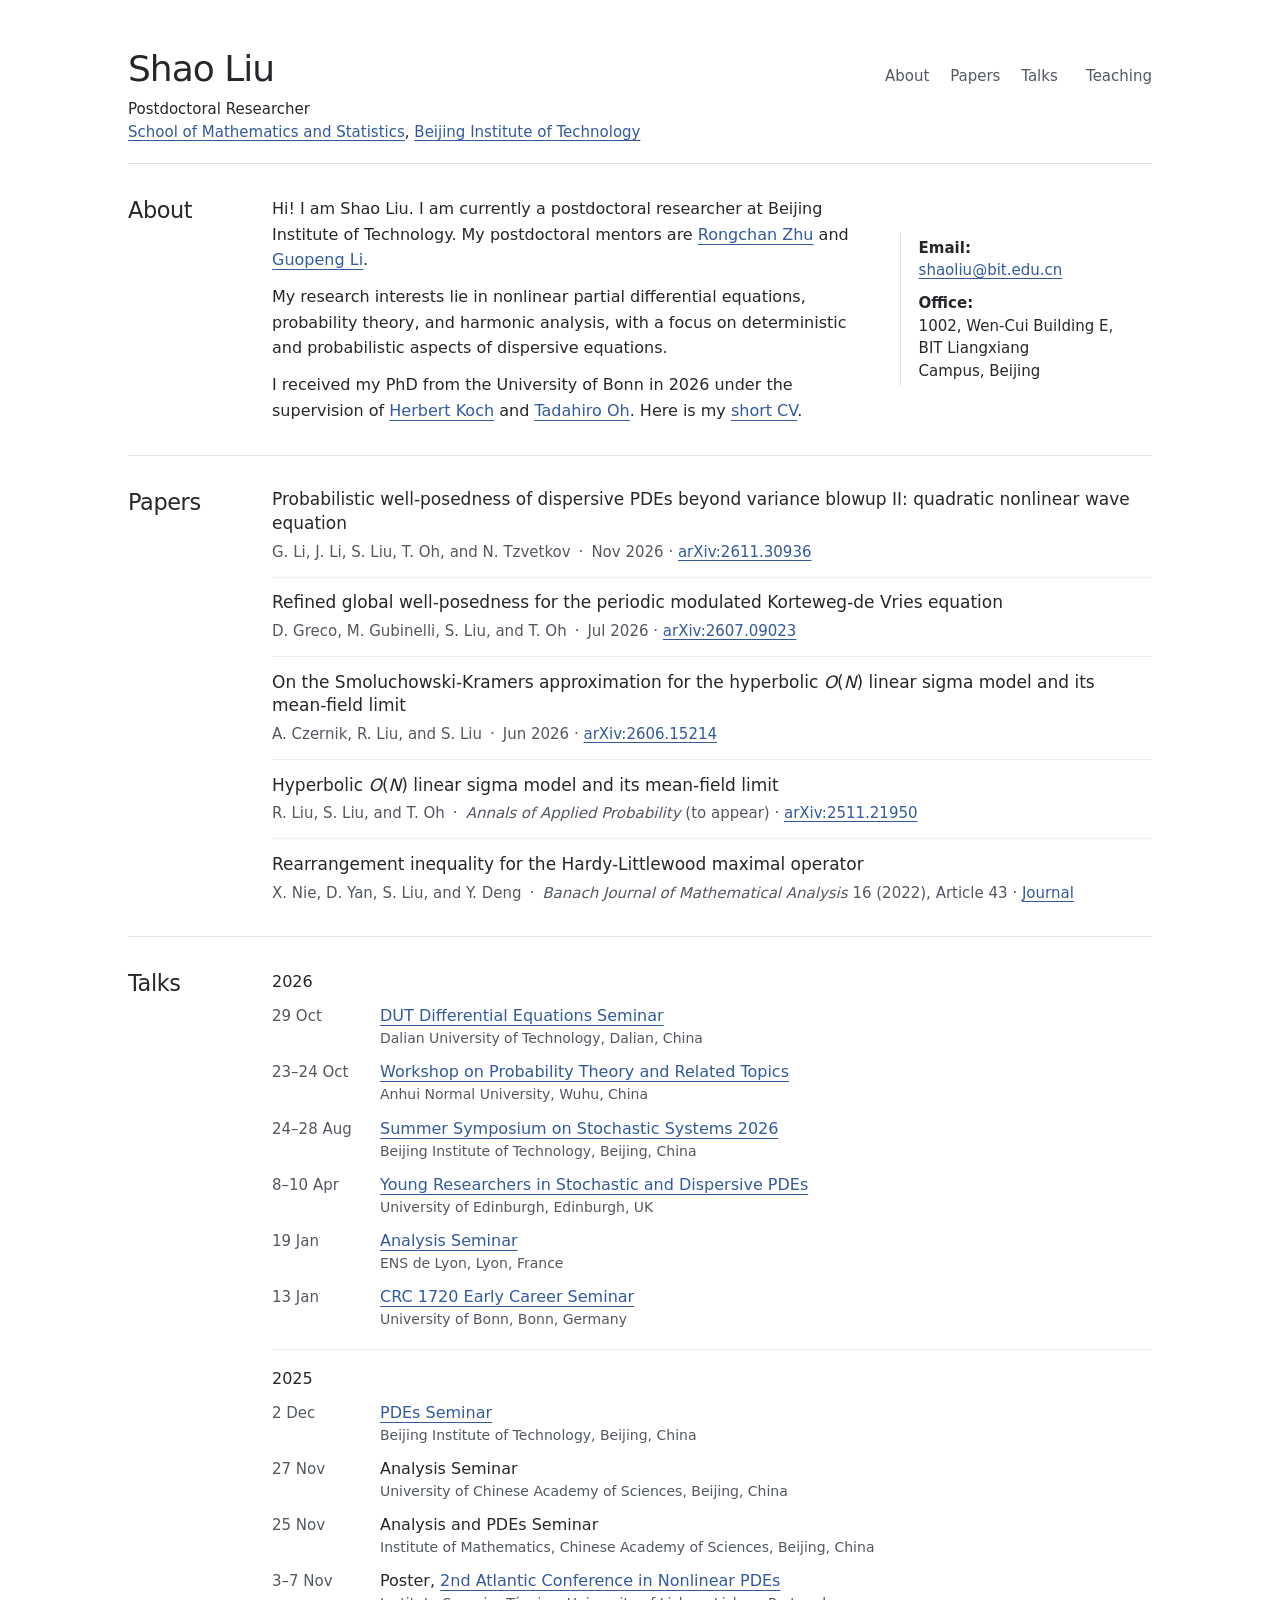
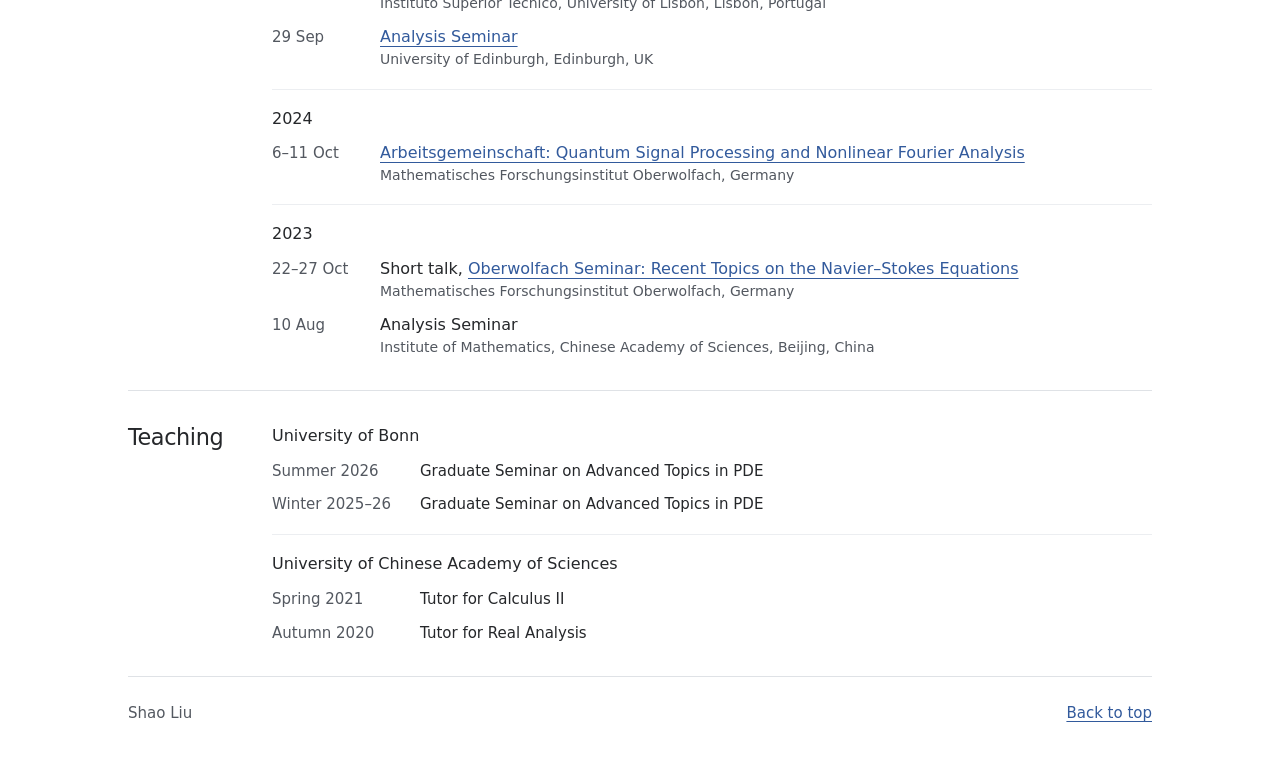
==== commit 880c4170: "Refine publication metadata, DUT seminar and teaching type" ====
--- a/index.html
+++ b/index.html
@@ -6,7 +6,7 @@
   <meta name="description" content="Shao Liu's academic homepage. Research in nonlinear partial differential equations, dispersive PDEs, and harmonic analysis.">
   <meta name="theme-color" content="#ffffff">
   <title>Shao Liu | Mathematics</title>
-  <link rel="stylesheet" href="styles.css?v=7">
+  <link rel="stylesheet" href="styles.css?v=8">
 </head>
 <body>
   <a class="skip-link" href="#main">Skip to content</a>
@@ -105,8 +105,8 @@
             <div>
               <dt><time datetime="2026-10-29">29 Oct</time></dt>
               <dd>
-                <a href="https://math.dlut.edu.cn/info/2051/107832.htm">Dalian University of Technology</a>
-                <span class="talk-venue">Dalian, China</span>
+                <a href="https://math.dlut.edu.cn/info/2051/107832.htm">DUT Differential Equations Seminar</a>
+                <span class="talk-venue">Dalian University of Technology, Dalian, China</span>
               </dd>
             </div>
             <div>
--- a/styles.css
+++ b/styles.css
@@ -288,6 +288,11 @@
   white-space: nowrap;
 }
 
+#teaching .timeline dd {
+  font-size: 0.9375rem;
+  line-height: 1.5;
+}
+
 .timeline > div {
   display: grid;
   grid-template-columns: var(--date-width, 7rem) minmax(0, 1fr);
@@ -364,6 +369,15 @@
     align-items: baseline;
     padding-bottom: 1.15rem;
   }
+
+  .paper-meta {
+    column-gap: 0.5rem;
+  }
+
+  .paper-reference::before {
+    content: "·";
+    margin-inline-end: 0.5rem;
+  }
 }
 
 @media screen and (min-width: 70rem) and (hover: hover) and (pointer: fine) {
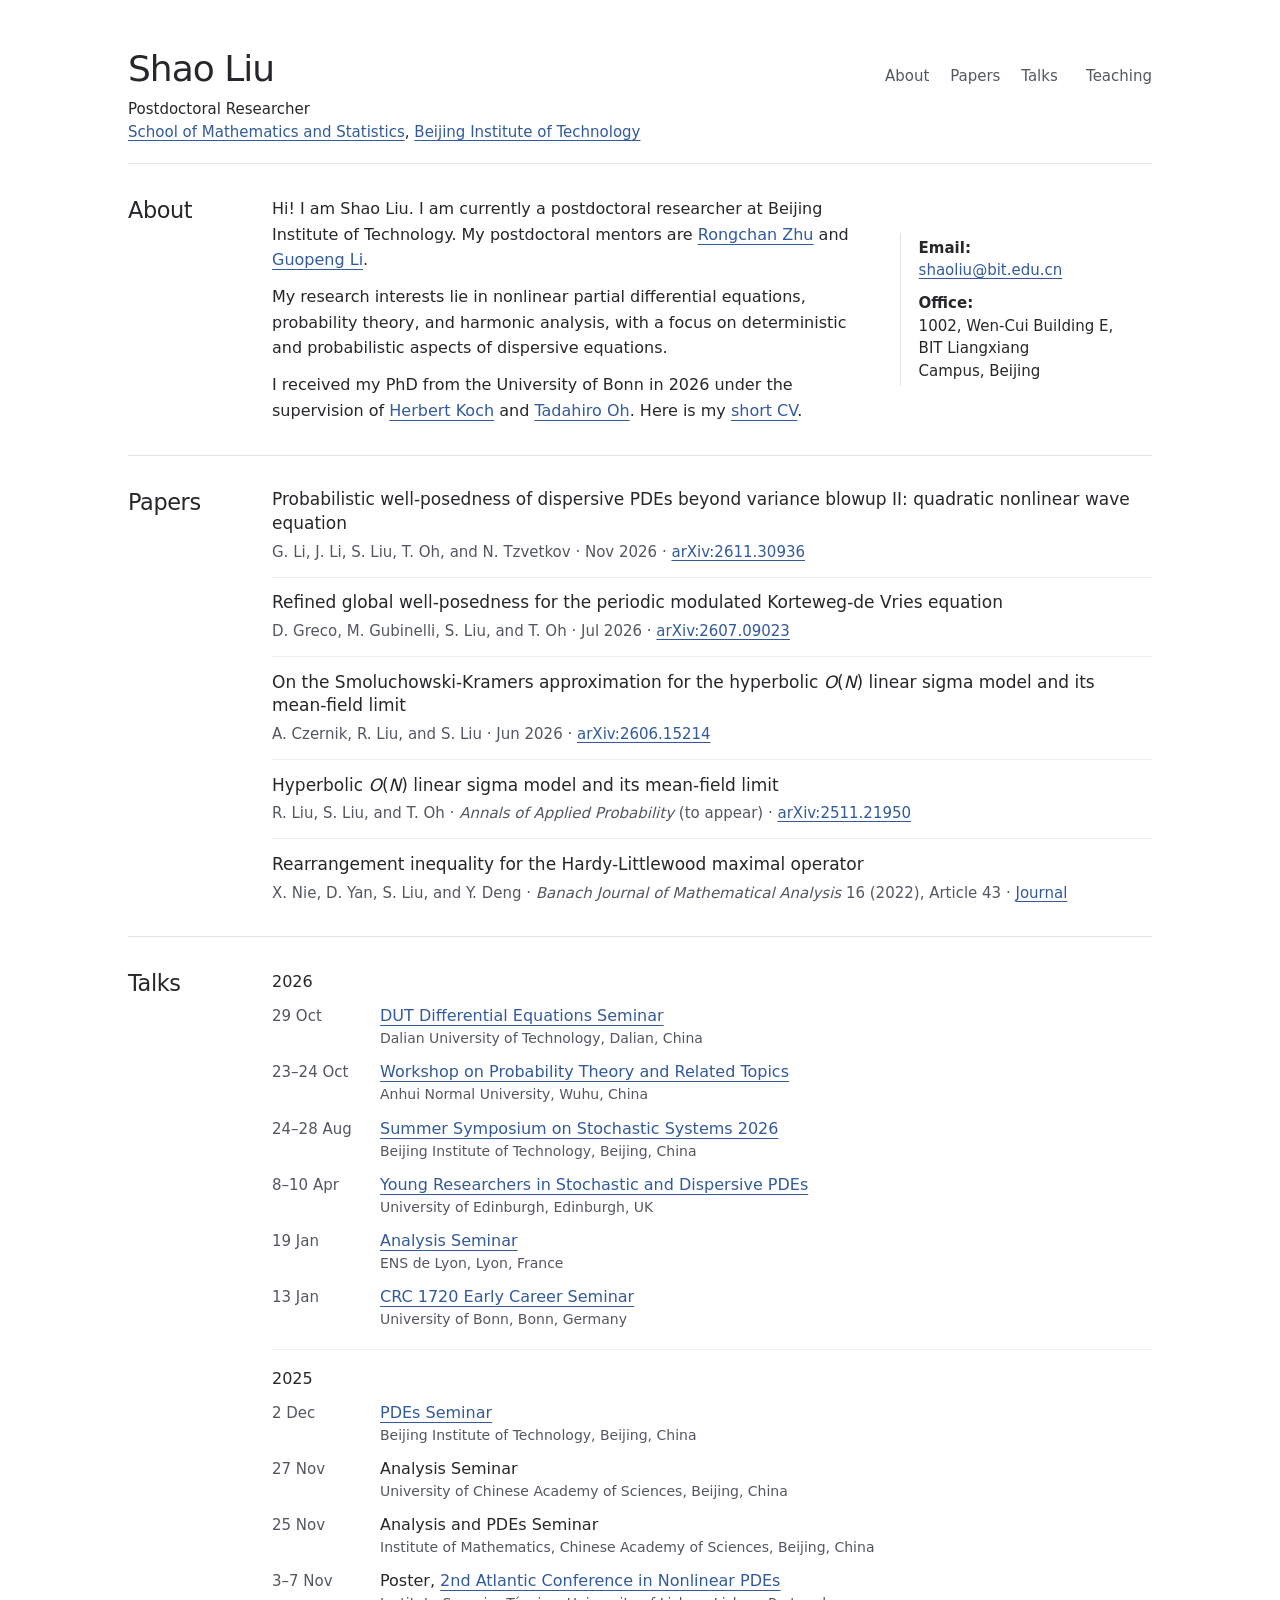
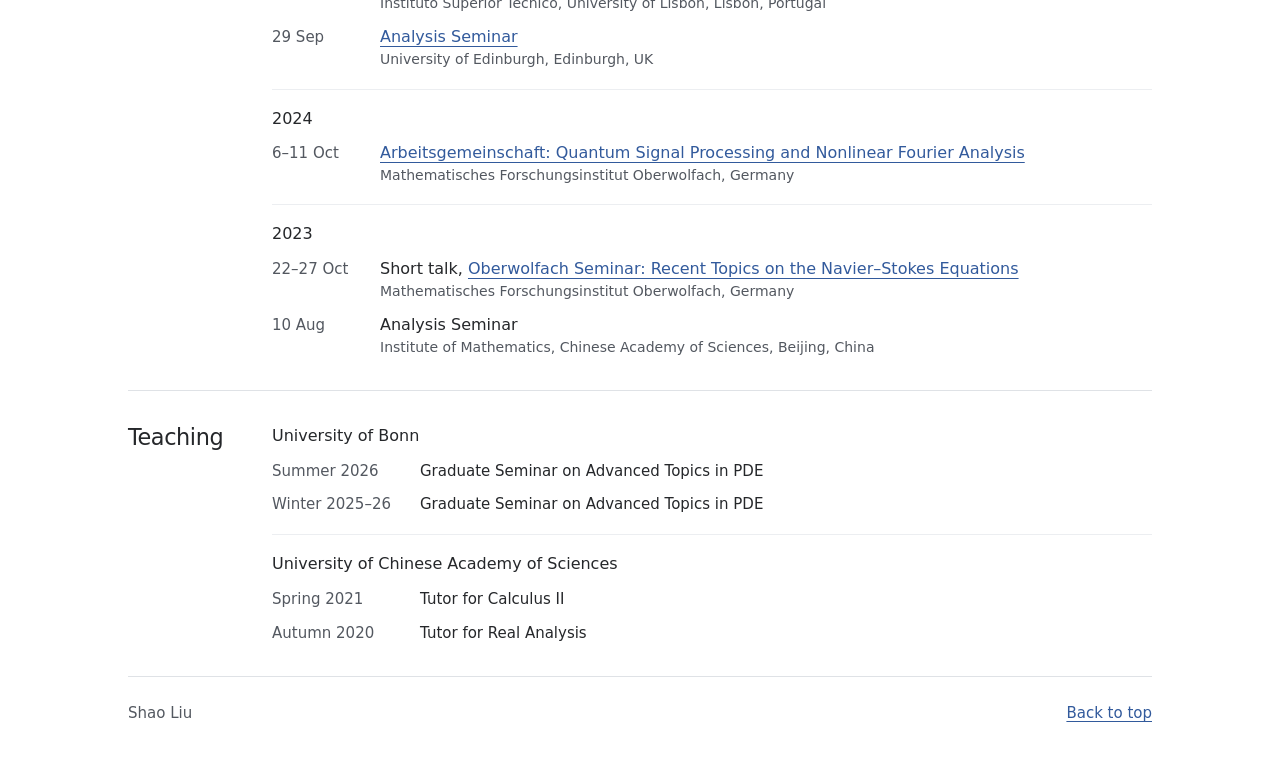
==== commit d6acfc42: "Use equal spacing for paper citation separators" ====
--- a/index.html
+++ b/index.html
@@ -6,7 +6,7 @@
   <meta name="description" content="Shao Liu's academic homepage. Research in nonlinear partial differential equations, dispersive PDEs, and harmonic analysis.">
   <meta name="theme-color" content="#ffffff">
   <title>Shao Liu | Mathematics</title>
-  <link rel="stylesheet" href="styles.css?v=8">
+  <link rel="stylesheet" href="styles.css?v=9">
 </head>
 <body>
   <a class="skip-link" href="#main">Skip to content</a>
@@ -62,35 +62,35 @@
           <h3>Probabilistic well-posedness of dispersive PDEs beyond variance blowup II: quadratic nonlinear wave equation</h3>
           <p class="paper-meta">
             <span class="authors">G. Li, J. Li, S. Liu, T. Oh, and N. Tzvetkov</span>
-            <span class="paper-reference"><time datetime="2026-11">Nov 2026</time> · <a href="https://arxiv.org/abs/2611.30936">arXiv:2611.30936</a></span>
+            <span class="paper-reference"><time datetime="2026-11">Nov 2026</time><span class="paper-separator"> · </span><a href="https://arxiv.org/abs/2611.30936">arXiv:2611.30936</a></span>
           </p>
         </li>
         <li>
           <h3>Refined global well-posedness for the periodic modulated Korteweg-de Vries equation</h3>
           <p class="paper-meta">
             <span class="authors">D. Greco, M. Gubinelli, S. Liu, and T. Oh</span>
-            <span class="paper-reference"><time datetime="2026-07">Jul 2026</time> · <a href="https://arxiv.org/abs/2607.09023">arXiv:2607.09023</a></span>
+            <span class="paper-reference"><time datetime="2026-07">Jul 2026</time><span class="paper-separator"> · </span><a href="https://arxiv.org/abs/2607.09023">arXiv:2607.09023</a></span>
           </p>
         </li>
         <li>
           <h3>On the Smoluchowski-Kramers approximation for the hyperbolic <i>O</i>(<i>N</i>) linear sigma model and its mean-field limit</h3>
           <p class="paper-meta">
             <span class="authors">A. Czernik, R. Liu, and S. Liu</span>
-            <span class="paper-reference"><time datetime="2026-06">Jun 2026</time> · <a href="https://arxiv.org/abs/2606.15214">arXiv:2606.15214</a></span>
+            <span class="paper-reference"><time datetime="2026-06">Jun 2026</time><span class="paper-separator"> · </span><a href="https://arxiv.org/abs/2606.15214">arXiv:2606.15214</a></span>
           </p>
         </li>
         <li>
           <h3>Hyperbolic <i>O</i>(<i>N</i>) linear sigma model and its mean-field limit</h3>
           <p class="paper-meta">
             <span class="authors">R. Liu, S. Liu, and T. Oh</span>
-            <span class="paper-reference"><cite>Annals of Applied Probability</cite> (to appear) · <a href="https://arxiv.org/abs/2511.21950">arXiv:2511.21950</a></span>
+            <span class="paper-reference"><cite>Annals of Applied Probability</cite> (to appear)<span class="paper-separator"> · </span><a href="https://arxiv.org/abs/2511.21950">arXiv:2511.21950</a></span>
           </p>
         </li>
         <li>
           <h3>Rearrangement inequality for the Hardy-Littlewood maximal operator</h3>
           <p class="paper-meta">
             <span class="authors">X. Nie, D. Yan, S. Liu, and Y. Deng</span>
-            <span class="paper-reference"><cite>Banach Journal of Mathematical Analysis</cite> 16 (2022), Article 43 · <a href="https://doi.org/10.1007/s43037-022-00197-3">Journal</a></span>
+            <span class="paper-reference"><cite>Banach Journal of Mathematical Analysis</cite> 16 (2022), Article 43<span class="paper-separator"> · </span><a href="https://doi.org/10.1007/s43037-022-00197-3">Journal</a></span>
           </p>
         </li>
       </ul>
--- a/styles.css
+++ b/styles.css
@@ -224,6 +224,10 @@
   font-variant-numeric: tabular-nums;
 }
 
+.paper-separator, .paper-reference::before {
+  white-space: pre;
+}
+
 .timeline-group + .timeline-group {
   margin-top: 1.5rem;
 }
@@ -371,12 +375,11 @@
   }
 
   .paper-meta {
-    column-gap: 0.5rem;
+    column-gap: 0;
   }
 
   .paper-reference::before {
-    content: "·";
-    margin-inline-end: 0.5rem;
+    content: " · ";
   }
 }
 
